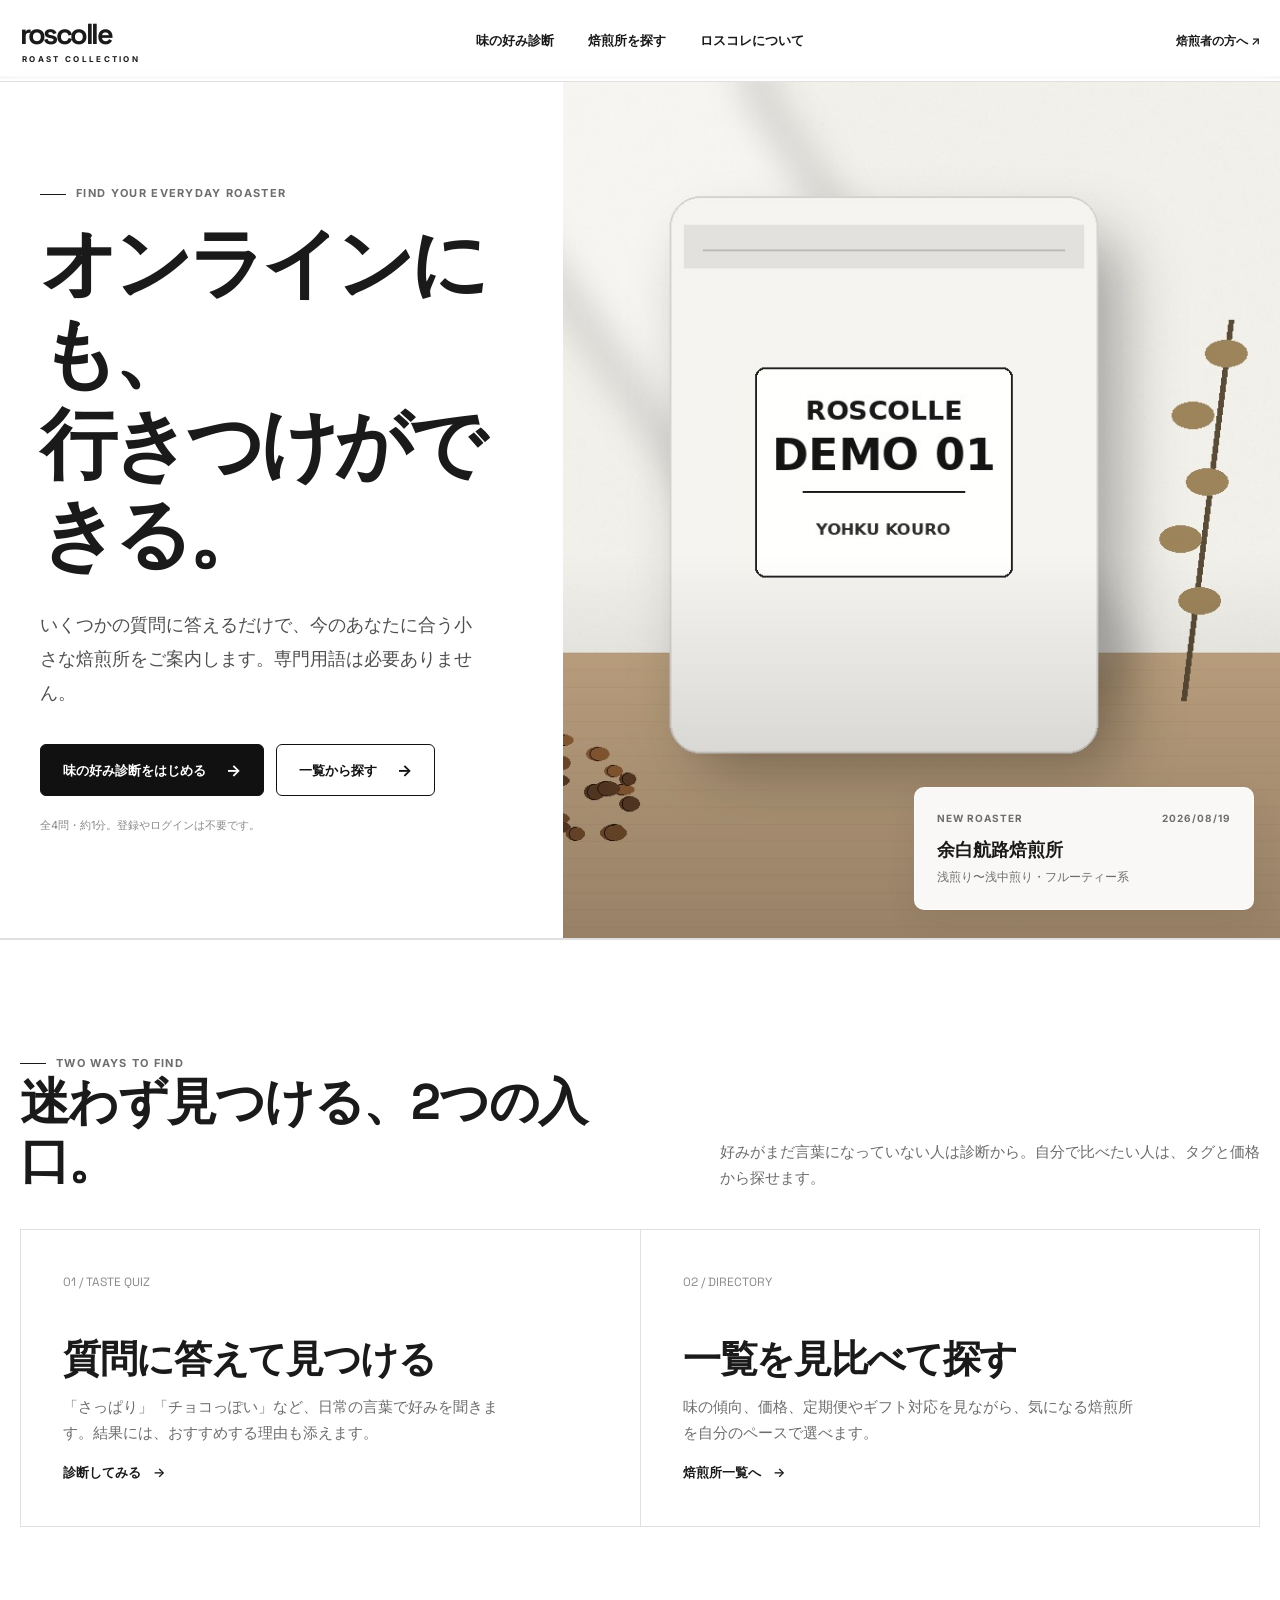
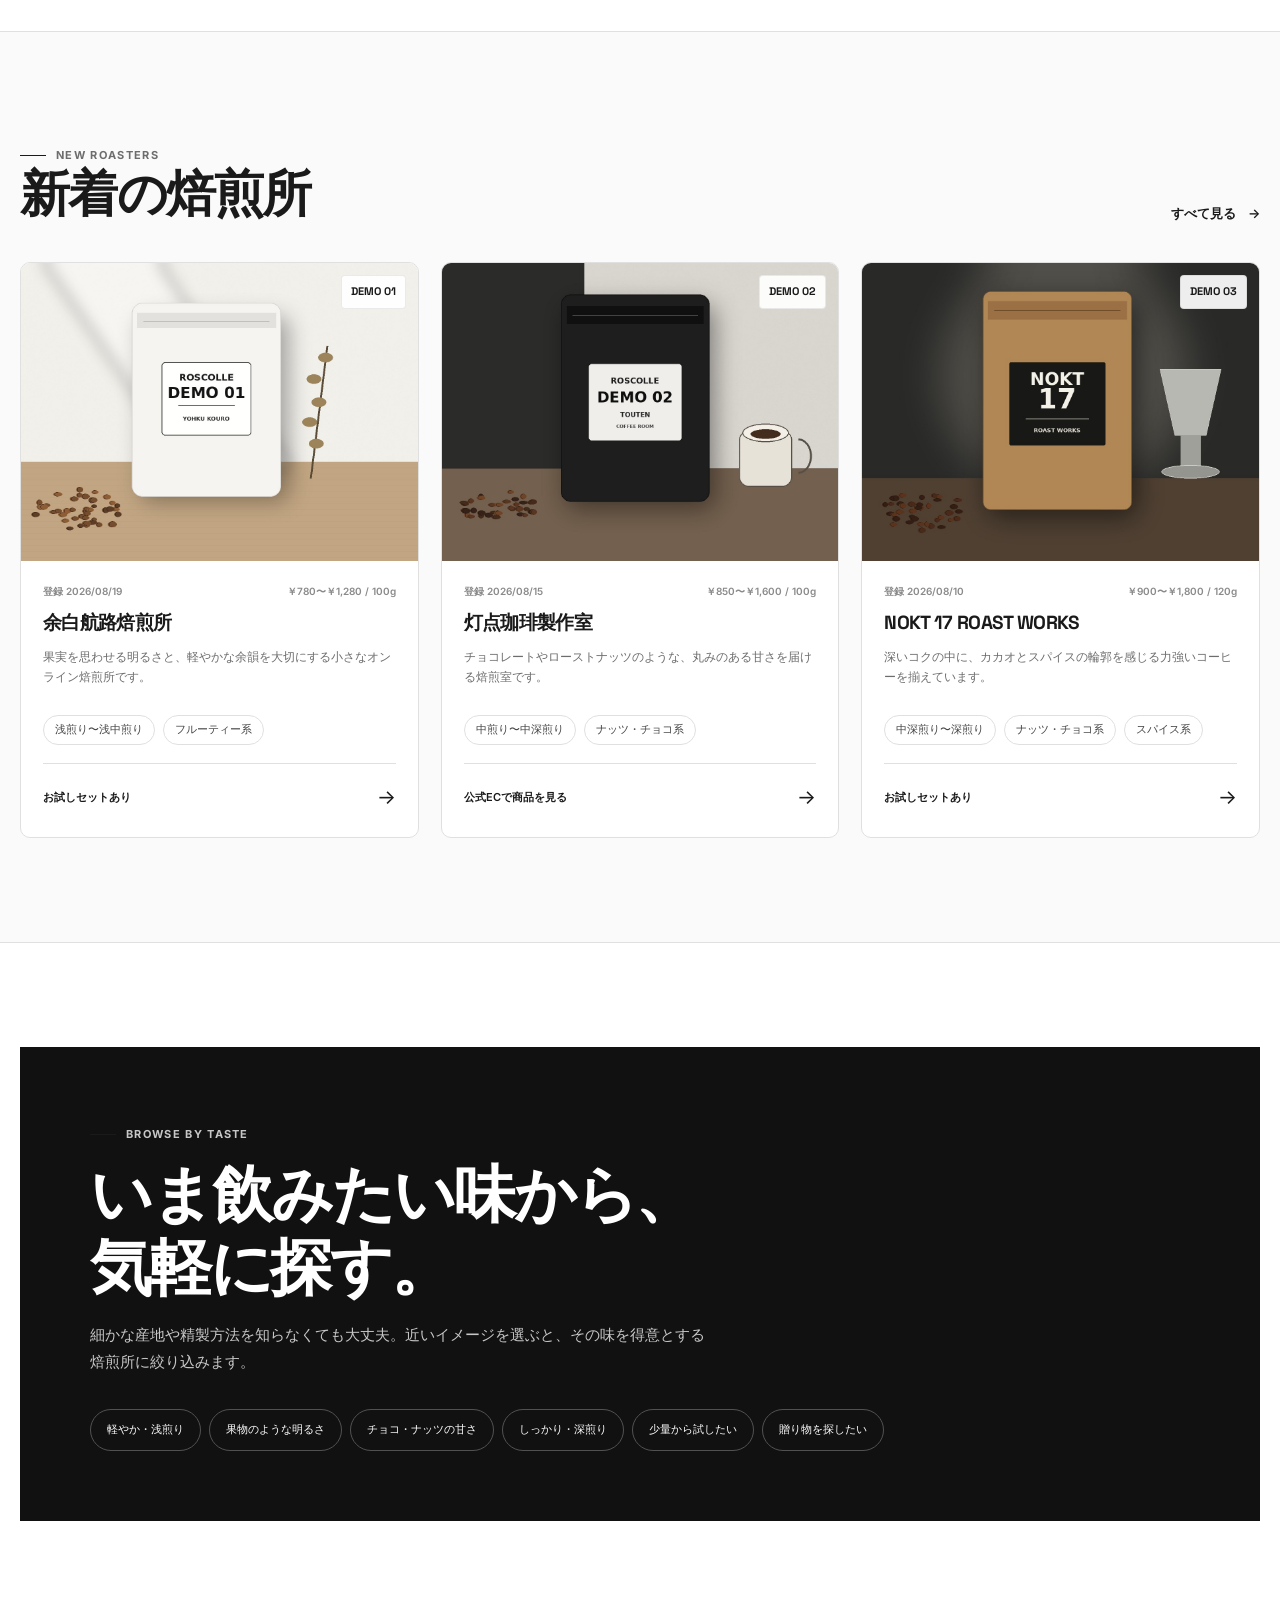
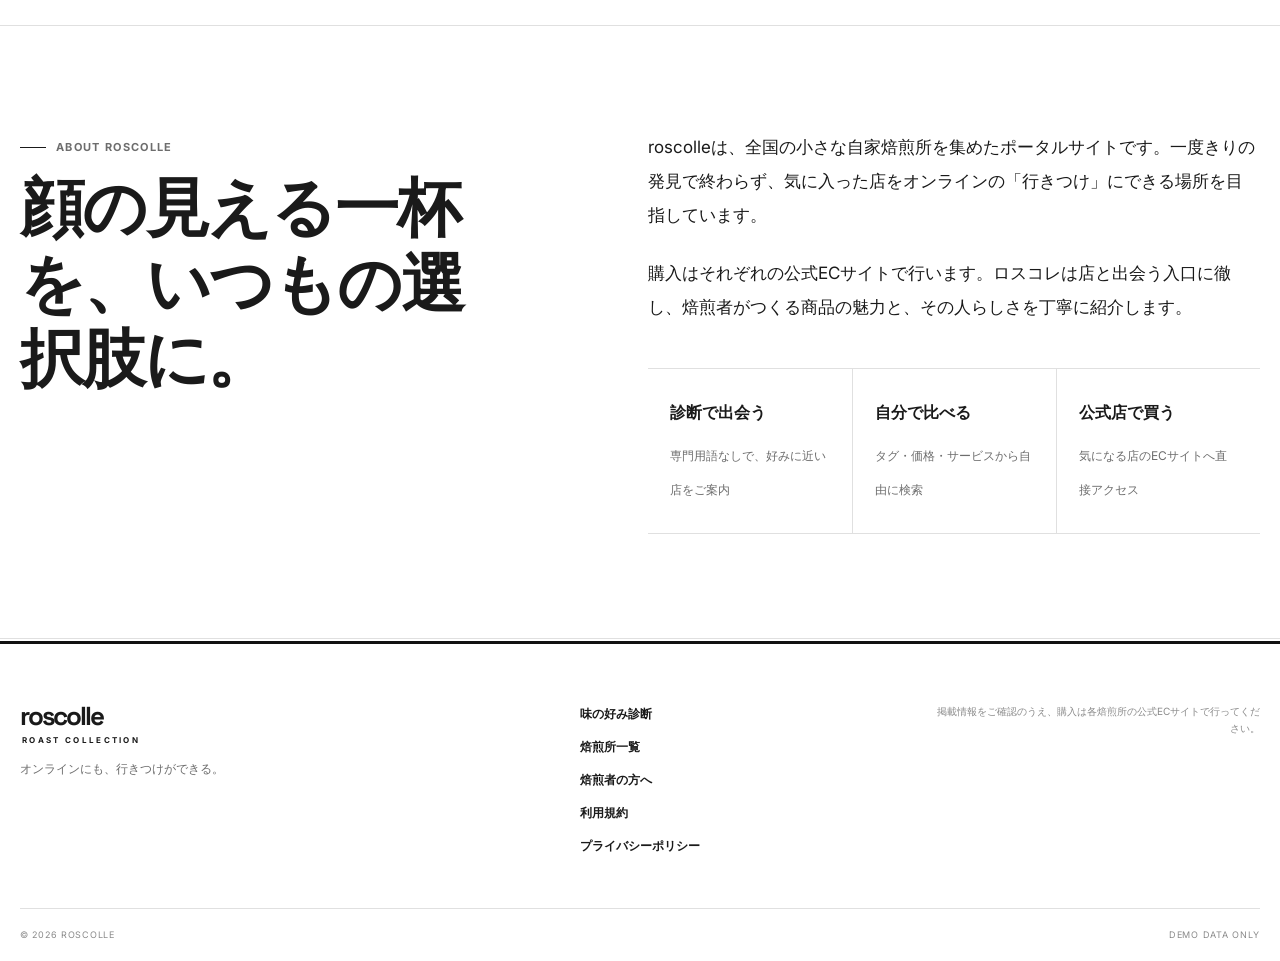
==== index.html @ 09497f87 "Add files via upload" ====
<!doctype html>
<html lang="ja">
<head>
  <meta charset="utf-8">
  <meta name="viewport" content="width=device-width, initial-scale=1">
  <meta name="description" content="全国の小さな自家焙煎所と出会えるコーヒーポータル、roscolle（ロスコレ）。味の好み診断から、オンラインの行きつけを見つけよう。">
  <meta name="theme-color" content="#ffffff">
  <title>roscolle｜オンラインにも、行きつけができる。</title>
  <link rel="preconnect" href="https://fonts.googleapis.com">
  <link rel="preconnect" href="https://fonts.gstatic.com" crossorigin>
  <link href="https://fonts.googleapis.com/css2?family=Inter:wght@400;500;600;700&family=Space+Grotesk:wght@500;600;700&display=swap" rel="stylesheet">
  <link rel="stylesheet" href="assets/css/site.css">
  <script type="module" src="assets/js/app.js"></script>
</head>
<body>
  <a class="skip-link" href="#app">本文へ移動</a>

  <header class="site-header" data-header>
    <div class="header-inner">
      <a class="brand" href="#/home" aria-label="roscolle トップページ">
        <span class="brand-word">roscolle</span>
        <span class="brand-sub">ROAST COLLECTION</span>
      </a>

      <nav class="desktop-nav" aria-label="メインナビゲーション">
        <a href="#/quiz" data-nav="quiz">味の好み診断</a>
        <a href="#/list" data-nav="list">焙煎所を探す</a>
        <a href="#/home?section=about" data-scroll-about>ロスコレについて</a>
      </nav>

      <div class="header-actions">
        <a class="header-recruit" href="recruit.html">焙煎者の方へ</a>
        <button class="menu-button" type="button" aria-expanded="false" aria-controls="mobile-menu" data-menu-button>
          <span class="sr-only">メニューを開く</span>
          <span aria-hidden="true"></span>
          <span aria-hidden="true"></span>
        </button>
      </div>
    </div>

    <nav class="mobile-menu" id="mobile-menu" aria-label="モバイルナビゲーション" hidden data-mobile-menu>
      <a href="#/quiz">味の好み診断</a>
      <a href="#/list">焙煎所を探す</a>
      <a href="#/home?section=about" data-scroll-about>ロスコレについて</a>
      <a href="recruit.html">焙煎者の方へ</a>
    </nav>
  </header>

  <main id="app" tabindex="-1" aria-live="polite">
    <section class="loading-screen" aria-label="読み込み中">
      <div class="loading-mark" aria-hidden="true"><span></span><span></span><span></span></div>
      <p>焙煎所の情報を読み込んでいます。</p>
    </section>
  </main>

  <footer class="site-footer">
    <div class="footer-inner">
      <div>
        <a class="brand brand--footer" href="#/home" aria-label="roscolle トップページ">
          <span class="brand-word">roscolle</span>
          <span class="brand-sub">ROAST COLLECTION</span>
        </a>
        <p class="footer-copy">オンラインにも、行きつけができる。</p>
      </div>
      <div class="footer-links">
        <a href="#/quiz">味の好み診断</a>
        <a href="#/list">焙煎所一覧</a>
        <a href="recruit.html">焙煎者の方へ</a>
        <a href="terms.html">利用規約</a>
        <a href="privacy.html">プライバシーポリシー</a>
      </div>
      <p class="footer-note">掲載情報をご確認のうえ、購入は各焙煎所の公式ECサイトで行ってください。</p>
    </div>
    <div class="footer-bottom">
      <span>© 2026 roscolle</span>
      <span>Demo data only</span>
    </div>
  </footer>

  <div class="toast" role="status" aria-live="polite" hidden data-toast></div>
</body>
</html>
---- assets/css/site.css ----
:root {
  --bg: #ffffff;
  --text: #1a1a1a;
  --muted: #6d6d6d;
  --muted-2: #8a8a8a;
  --line: #e0e0e0;
  --line-dark: #c6c6c6;
  --surface: #fafafa;
  --surface-2: #f3f3f1;
  --black: #111111;
  --white: #ffffff;
  --danger: #9d1c1c;
  --radius-xs: 6px;
  --radius-sm: 10px;
  --radius-md: 16px;
  --radius-lg: 24px;
  --shadow-soft: 0 12px 34px rgba(0, 0, 0, 0.06);
  --container: 1240px;
  --header-height: 82px;
  --font-head: "Space Grotesk", "Helvetica Neue", Arial, sans-serif;
  --font-body: "Inter", "Noto Sans JP", "Hiragino Kaku Gothic ProN", "Yu Gothic", sans-serif;
}

* {
  box-sizing: border-box;
}

html {
  scroll-behavior: smooth;
  background: var(--bg);
}

body {
  margin: 0;
  min-width: 320px;
  color: var(--text);
  background: var(--bg);
  font-family: var(--font-body);
  font-size: 15px;
  line-height: 1.75;
  -webkit-font-smoothing: antialiased;
  text-rendering: optimizeLegibility;
}

body.menu-open {
  overflow: hidden;
}

button,
input,
select {
  font: inherit;
}

button,
a {
  -webkit-tap-highlight-color: transparent;
}

a {
  color: inherit;
  text-decoration: none;
}

img {
  display: block;
  max-width: 100%;
}

h1,
h2,
h3,
p {
  margin-top: 0;
}

h1,
h2,
h3 {
  font-family: var(--font-head);
  letter-spacing: -0.035em;
  line-height: 1.18;
}

button {
  color: inherit;
}

.sr-only {
  position: absolute;
  width: 1px;
  height: 1px;
  padding: 0;
  margin: -1px;
  overflow: hidden;
  clip: rect(0, 0, 0, 0);
  white-space: nowrap;
  border: 0;
}

.skip-link {
  position: fixed;
  top: 10px;
  left: 10px;
  z-index: 1000;
  padding: 10px 14px;
  color: var(--white);
  background: var(--black);
  transform: translateY(-140%);
  transition: transform 0.2s ease;
}

.skip-link:focus {
  transform: translateY(0);
}

:focus-visible {
  outline: 3px solid #111;
  outline-offset: 3px;
}

.site-header {
  position: sticky;
  top: 0;
  z-index: 50;
  height: var(--header-height);
  background: rgba(255, 255, 255, 0.95);
  border-bottom: 1px solid var(--line);
  backdrop-filter: blur(14px);
}

.header-inner {
  width: min(calc(100% - 40px), var(--container));
  height: 100%;
  margin: 0 auto;
  display: grid;
  grid-template-columns: 1fr auto 1fr;
  align-items: center;
  gap: 32px;
}

.brand {
  width: max-content;
  display: inline-flex;
  flex-direction: column;
  align-items: flex-start;
  line-height: 1;
}

.brand-word {
  font-family: var(--font-head);
  font-size: 29px;
  font-weight: 700;
  letter-spacing: -0.085em;
}

.brand-sub {
  margin-top: 7px;
  padding-left: 2px;
  font-size: 8px;
  font-weight: 700;
  letter-spacing: 0.29em;
}

.desktop-nav {
  display: flex;
  align-items: center;
  gap: 34px;
  font-size: 13px;
  font-weight: 600;
}

.desktop-nav a,
.header-recruit,
.footer-links a {
  position: relative;
}

.desktop-nav a::after,
.footer-links a::after {
  position: absolute;
  right: 0;
  bottom: -5px;
  left: 0;
  height: 1px;
  background: currentColor;
  content: "";
  transform: scaleX(0);
  transform-origin: right;
  transition: transform 0.22s ease;
}

.desktop-nav a:hover::after,
.desktop-nav a[aria-current="page"]::after,
.footer-links a:hover::after {
  transform: scaleX(1);
  transform-origin: left;
}

.header-actions {
  display: flex;
  justify-content: flex-end;
  align-items: center;
  gap: 22px;
}

.header-recruit {
  font-size: 12px;
  font-weight: 600;
}

.header-recruit::after {
  content: " ↗";
}

.menu-button {
  display: none;
  width: 42px;
  height: 42px;
  padding: 0 10px;
  border: 1px solid var(--line);
  background: var(--white);
  border-radius: 50%;
  cursor: pointer;
}

.menu-button span:not(.sr-only) {
  display: block;
  width: 100%;
  height: 1px;
  background: var(--text);
  transition: transform 0.2s ease;
}

.menu-button span + span:not(.sr-only) {
  margin-top: 7px;
}

.menu-button[aria-expanded="true"] span:nth-of-type(2) {
  transform: translateY(4px) rotate(45deg);
}

.menu-button[aria-expanded="true"] span:nth-of-type(3) {
  transform: translateY(-4px) rotate(-45deg);
}

.mobile-menu {
  position: fixed;
  inset: var(--header-height) 0 0;
  padding: 34px 24px;
  background: var(--white);
  border-top: 1px solid var(--line);
}

.mobile-menu a {
  display: block;
  padding: 18px 0;
  border-bottom: 1px solid var(--line);
  font-family: var(--font-head);
  font-size: 20px;
  font-weight: 600;
}

main {
  min-height: 68vh;
}

.container {
  width: min(calc(100% - 40px), var(--container));
  margin: 0 auto;
}

.section {
  padding: 104px 0;
  border-top: 1px solid var(--line);
}

.section:first-child {
  border-top: 0;
}

.section--surface {
  background: var(--surface);
}

.section-heading {
  display: grid;
  grid-template-columns: minmax(0, 1fr) auto;
  align-items: end;
  gap: 40px;
  margin-bottom: 38px;
}

.section-heading h2 {
  margin: 0;
  font-size: clamp(30px, 4vw, 50px);
}

.section-heading p {
  max-width: 540px;
  margin: 10px 0 0;
  color: var(--muted);
}

.section-kicker,
.eyebrow {
  display: inline-flex;
  align-items: center;
  gap: 10px;
  margin-bottom: 14px;
  color: var(--muted);
  font-size: 11px;
  font-weight: 700;
  letter-spacing: 0.12em;
  text-transform: uppercase;
}

.section-kicker::before,
.eyebrow::before {
  width: 26px;
  height: 1px;
  background: var(--text);
  content: "";
}

.text-link {
  display: inline-flex;
  align-items: center;
  gap: 12px;
  font-size: 13px;
  font-weight: 600;
  white-space: nowrap;
}

.text-link::after {
  content: "→";
  transition: transform 0.2s ease;
}

.text-link:hover::after {
  transform: translateX(4px);
}

.btn-row {
  display: flex;
  flex-wrap: wrap;
  gap: 12px;
}

.btn {
  min-height: 52px;
  display: inline-flex;
  align-items: center;
  justify-content: center;
  gap: 20px;
  padding: 13px 22px;
  border: 1px solid var(--black);
  border-radius: var(--radius-xs);
  background: var(--white);
  color: var(--black);
  font-size: 13px;
  font-weight: 700;
  line-height: 1.3;
  cursor: pointer;
  transition: background 0.2s ease, color 0.2s ease, transform 0.2s ease;
}

.btn::after {
  content: "→";
  font-size: 16px;
}

.btn:hover {
  transform: translateY(-2px);
}

.btn--primary {
  background: var(--black);
  color: var(--white);
}

.btn--primary:hover {
  background: #2c2c2c;
}

.btn--wide {
  width: 100%;
}

.btn--small {
  min-height: 42px;
  padding: 10px 16px;
  font-size: 12px;
}

.btn--external::after {
  content: "↗";
}

.btn[disabled] {
  opacity: 0.35;
  cursor: not-allowed;
  transform: none;
}

.chips {
  display: flex;
  flex-wrap: wrap;
  gap: 8px;
}

.chip {
  min-height: 30px;
  display: inline-flex;
  align-items: center;
  justify-content: center;
  padding: 6px 11px;
  border: 1px solid var(--line);
  border-radius: 999px;
  background: var(--white);
  color: #444;
  font-size: 11px;
  font-weight: 500;
  line-height: 1.25;
}

button.chip {
  cursor: pointer;
  transition: border-color 0.2s ease, background 0.2s ease, color 0.2s ease;
}

button.chip:hover,
button.chip[aria-pressed="true"] {
  border-color: var(--black);
  background: var(--black);
  color: var(--white);
}

.chip--dark {
  border-color: var(--black);
  background: var(--black);
  color: var(--white);
}

.hero {
  min-height: calc(100svh - var(--header-height));
  display: grid;
  grid-template-columns: 0.88fr 1.12fr;
  border-bottom: 1px solid var(--line);
}

.hero-copy {
  padding: clamp(64px, 8vw, 120px) max(36px, calc((100vw - var(--container)) / 2 + 20px));
  padding-right: clamp(36px, 6vw, 86px);
  display: flex;
  flex-direction: column;
  justify-content: center;
}

.hero h1 {
  max-width: 620px;
  margin: 0 0 28px;
  font-size: clamp(48px, 6vw, 86px);
  letter-spacing: -0.065em;
}

.hero h1 span {
  display: block;
}

.hero-lead {
  max-width: 540px;
  margin-bottom: 34px;
  color: #4f4f4f;
  font-size: clamp(15px, 1.4vw, 18px);
  line-height: 1.9;
}

.hero-note {
  margin: 20px 0 0;
  color: var(--muted-2);
  font-size: 11px;
}

.hero-visual {
  position: relative;
  min-height: 620px;
  overflow: hidden;
  background: var(--surface-2);
}

.hero-main-image {
  width: 100%;
  height: 100%;
  object-fit: cover;
}

.hero-visual::after {
  position: absolute;
  inset: 0;
  background: linear-gradient(180deg, transparent 55%, rgba(0, 0, 0, 0.22));
  content: "";
  pointer-events: none;
}

.hero-floating {
  position: absolute;
  right: 26px;
  bottom: 28px;
  z-index: 2;
  width: min(340px, calc(100% - 52px));
  padding: 22px;
  background: rgba(255, 255, 255, 0.94);
  border: 1px solid rgba(255, 255, 255, 0.7);
  border-radius: var(--radius-sm);
  box-shadow: var(--shadow-soft);
  backdrop-filter: blur(10px);
}

.hero-floating-label {
  display: flex;
  justify-content: space-between;
  gap: 20px;
  margin-bottom: 10px;
  color: var(--muted);
  font-size: 10px;
  font-weight: 700;
  letter-spacing: 0.1em;
}

.hero-floating strong {
  display: block;
  margin-bottom: 4px;
  font-family: var(--font-head);
  font-size: 18px;
  line-height: 1.35;
}

.hero-floating p {
  margin: 0;
  color: var(--muted);
  font-size: 12px;
}

.entry-grid {
  display: grid;
  grid-template-columns: repeat(2, minmax(0, 1fr));
  border: 1px solid var(--line);
}

.entry-panel {
  min-height: 280px;
  padding: 42px;
  display: flex;
  flex-direction: column;
  align-items: flex-start;
  justify-content: space-between;
}

.entry-panel + .entry-panel {
  border-left: 1px solid var(--line);
}

.entry-number {
  color: var(--muted-2);
  font-family: var(--font-head);
  font-size: 12px;
}

.entry-panel h3 {
  margin: 44px 0 12px;
  font-size: clamp(25px, 3vw, 38px);
}

.entry-panel p {
  max-width: 460px;
  color: var(--muted);
}

.roaster-grid {
  display: grid;
  grid-template-columns: repeat(3, minmax(0, 1fr));
  gap: 22px;
}

.roaster-card {
  position: relative;
  min-width: 0;
  background: var(--white);
  border: 1px solid var(--line);
  border-radius: var(--radius-sm);
  overflow: hidden;
  transition: transform 0.2s ease, box-shadow 0.2s ease;
}

.roaster-card:hover {
  transform: translateY(-4px);
  box-shadow: var(--shadow-soft);
}

.roaster-card-image {
  position: relative;
  aspect-ratio: 4 / 3;
  overflow: hidden;
  background: var(--surface-2);
}

.roaster-card-image img {
  width: 100%;
  height: 100%;
  object-fit: cover;
  transition: transform 0.35s ease;
}

.roaster-card:hover .roaster-card-image img {
  transform: scale(1.025);
}

.card-rank,
.card-badge {
  position: absolute;
  top: 12px;
  left: 12px;
  z-index: 2;
  min-width: 34px;
  min-height: 30px;
  display: inline-flex;
  align-items: center;
  justify-content: center;
  padding: 6px 9px;
  color: var(--white);
  background: var(--black);
  border-radius: 4px;
  font-family: var(--font-head);
  font-size: 11px;
  font-weight: 700;
}

.card-badge {
  right: 12px;
  left: auto;
  min-width: auto;
  color: var(--text);
  background: rgba(255, 255, 255, 0.92);
  border: 1px solid rgba(0, 0, 0, 0.08);
}

.roaster-card-body {
  padding: 22px;
}

.roaster-card-meta {
  display: flex;
  justify-content: space-between;
  gap: 16px;
  margin-bottom: 9px;
  color: var(--muted-2);
  font-size: 10px;
  font-weight: 600;
}

.roaster-card h3 {
  margin: 0 0 10px;
  font-size: 19px;
  line-height: 1.45;
}

.roaster-card-description {
  min-height: 52px;
  display: -webkit-box;
  margin-bottom: 16px;
  overflow: hidden;
  color: var(--muted);
  font-size: 12px;
  line-height: 1.7;
  -webkit-line-clamp: 2;
  -webkit-box-orient: vertical;
}

.roaster-card-footer {
  margin-top: 18px;
  padding-top: 16px;
  display: flex;
  align-items: center;
  justify-content: space-between;
  gap: 16px;
  border-top: 1px solid var(--line);
}

.price-small {
  font-size: 11px;
  font-weight: 600;
}

.card-arrow {
  font-size: 20px;
  transition: transform 0.2s ease;
}

.roaster-card:hover .card-arrow {
  transform: translateX(4px);
}

.taste-panel {
  padding: clamp(32px, 6vw, 70px);
  background: var(--black);
  color: var(--white);
}

.taste-panel h2 {
  max-width: 650px;
  margin-bottom: 18px;
  font-size: clamp(32px, 5vw, 62px);
}

.taste-panel > p {
  max-width: 620px;
  color: #c7c7c7;
}

.taste-panel .chips {
  margin-top: 34px;
}

.taste-panel .chip {
  min-height: 42px;
  padding: 10px 16px;
  border-color: #515151;
  background: transparent;
  color: var(--white);
}

.taste-panel .chip:hover {
  background: var(--white);
  color: var(--black);
}

.about-grid {
  display: grid;
  grid-template-columns: 0.9fr 1.1fr;
  gap: clamp(60px, 10vw, 150px);
  align-items: start;
}

.about-grid h2 {
  font-size: clamp(38px, 5vw, 66px);
}

.about-copy {
  font-size: 17px;
  line-height: 2;
}

.about-copy p {
  margin-bottom: 24px;
}

.about-points {
  margin-top: 44px;
  display: grid;
  grid-template-columns: repeat(3, 1fr);
  border-top: 1px solid var(--line);
  border-bottom: 1px solid var(--line);
}

.about-point {
  padding: 28px 22px;
}

.about-point + .about-point {
  border-left: 1px solid var(--line);
}

.about-point strong {
  display: block;
  margin-bottom: 8px;
  font-family: var(--font-head);
  font-size: 16px;
}

.about-point span {
  color: var(--muted);
  font-size: 12px;
}

.page-hero {
  padding: 76px 0 58px;
  border-bottom: 1px solid var(--line);
}

.page-hero h1 {
  max-width: 900px;
  margin-bottom: 15px;
  font-size: clamp(42px, 7vw, 78px);
}

.page-hero p {
  max-width: 660px;
  margin: 0;
  color: var(--muted);
  font-size: 15px;
}

.breadcrumbs {
  display: flex;
  flex-wrap: wrap;
  gap: 8px;
  margin-bottom: 26px;
  color: var(--muted);
  font-size: 11px;
}

.breadcrumbs a:hover {
  color: var(--text);
  text-decoration: underline;
}

.quiz-shell {
  width: min(calc(100% - 40px), 980px);
  min-height: calc(100svh - var(--header-height));
  margin: 0 auto;
  padding: 58px 0 90px;
}

.quiz-topbar {
  display: grid;
  grid-template-columns: 110px 1fr 110px;
  align-items: center;
  margin-bottom: 56px;
}

.quiz-back {
  justify-self: start;
  padding: 6px 0;
  border: 0;
  background: transparent;
  font-size: 12px;
  font-weight: 600;
  cursor: pointer;
}

.quiz-back::before {
  margin-right: 8px;
  content: "←";
}

.quiz-step {
  justify-self: center;
  font-family: var(--font-head);
  font-size: 12px;
  font-weight: 700;
}

.quiz-progress {
  grid-column: 1 / -1;
  height: 2px;
  margin-top: 20px;
  background: var(--line);
}

.quiz-progress span {
  display: block;
  height: 100%;
  background: var(--black);
  transition: width 0.25s ease;
}

.quiz-heading {
  max-width: 720px;
  margin: 0 auto 38px;
  text-align: center;
}

.quiz-heading h1 {
  margin-bottom: 12px;
  font-size: clamp(30px, 5vw, 48px);
}

.quiz-heading p {
  margin-bottom: 0;
  color: var(--muted);
}

.quiz-options {
  display: grid;
  grid-template-columns: repeat(3, minmax(0, 1fr));
  gap: 14px;
}

.quiz-option {
  min-height: 260px;
  padding: 28px 22px;
  display: flex;
  flex-direction: column;
  align-items: center;
  justify-content: center;
  border: 1px solid var(--line);
  border-radius: var(--radius-sm);
  background: var(--white);
  text-align: center;
  cursor: pointer;
  transition: border-color 0.2s ease, background 0.2s ease, transform 0.2s ease;
}

.quiz-option:hover {
  border-color: var(--line-dark);
  transform: translateY(-3px);
}

.quiz-option[aria-pressed="true"] {
  border-color: var(--black);
  background: var(--black);
  color: var(--white);
}

.option-icon {
  width: 62px;
  height: 62px;
  margin-bottom: 25px;
}

.option-icon svg {
  width: 100%;
  height: 100%;
  fill: none;
  stroke: currentColor;
  stroke-linecap: round;
  stroke-linejoin: round;
  stroke-width: 1.5;
}

.quiz-option strong {
  font-family: var(--font-head);
  font-size: 17px;
}

.quiz-option span {
  margin-top: 8px;
  color: var(--muted);
  font-size: 11px;
}

.quiz-option[aria-pressed="true"] span {
  color: #d2d2d2;
}

.quiz-controls {
  margin-top: 34px;
  display: flex;
  flex-direction: column;
  align-items: center;
  gap: 15px;
}

.quiz-controls .btn {
  min-width: 220px;
}

.skip-button {
  padding: 6px;
  border: 0;
  background: transparent;
  color: var(--muted);
  font-size: 11px;
  text-decoration: underline;
  cursor: pointer;
}

.result-intro {
  padding: 68px 0 52px;
  text-align: center;
}

.result-check {
  width: 56px;
  height: 56px;
  margin: 0 auto 22px;
  display: grid;
  place-items: center;
  border: 1px solid var(--black);
  border-radius: 50%;
  font-size: 24px;
}

.result-intro h1 {
  margin-bottom: 12px;
  font-size: clamp(38px, 6vw, 68px);
}

.result-intro p {
  margin-bottom: 0;
  color: var(--muted);
}

.result-grid {
  display: grid;
  grid-template-columns: repeat(3, minmax(0, 1fr));
  gap: 22px;
  align-items: start;
}

.result-card {
  border: 1px solid var(--line);
  border-radius: var(--radius-sm);
  overflow: hidden;
  background: var(--white);
}

.result-card:first-child {
  transform: translateY(-14px);
  box-shadow: var(--shadow-soft);
}

.result-image {
  position: relative;
  aspect-ratio: 4 / 3;
  overflow: hidden;
}

.result-image img {
  width: 100%;
  height: 100%;
  object-fit: cover;
}

.match-score {
  position: absolute;
  right: 12px;
  bottom: 12px;
  padding: 7px 10px;
  border-radius: 4px;
  background: rgba(255, 255, 255, 0.94);
  font-family: var(--font-head);
  font-size: 11px;
  font-weight: 700;
}

.result-card-body {
  padding: 24px;
}

.result-card h2 {
  margin-bottom: 12px;
  font-size: 20px;
}

.result-reason {
  min-height: 88px;
  color: var(--muted);
  font-size: 12px;
}

.result-actions {
  margin-top: 34px;
  display: grid;
  grid-template-columns: 1fr 1fr;
  gap: 12px;
}

.result-followup {
  margin-top: 54px;
  padding: 34px;
  display: flex;
  align-items: center;
  justify-content: space-between;
  gap: 30px;
  border: 1px solid var(--line);
  background: var(--surface);
  border-radius: var(--radius-sm);
}

.result-followup h2 {
  margin-bottom: 8px;
  font-size: 25px;
}

.result-followup p {
  margin-bottom: 0;
  color: var(--muted);
  font-size: 12px;
}

.directory-layout {
  display: grid;
  grid-template-columns: 285px minmax(0, 1fr);
  gap: 44px;
  align-items: start;
}

.filter-panel {
  position: sticky;
  top: calc(var(--header-height) + 24px);
  border: 1px solid var(--line);
  border-radius: var(--radius-sm);
  background: var(--white);
}

.filter-panel summary {
  padding: 19px 20px;
  display: flex;
  align-items: center;
  justify-content: space-between;
  gap: 20px;
  border-bottom: 1px solid var(--line);
  font-family: var(--font-head);
  font-size: 16px;
  font-weight: 700;
  cursor: pointer;
  list-style: none;
}

.filter-panel summary::-webkit-details-marker {
  display: none;
}

.filter-panel summary::after {
  content: "+";
  font-size: 20px;
  font-weight: 400;
}

.filter-panel[open] summary::after {
  content: "−";
}

.filter-content {
  padding: 20px;
}

.filter-group + .filter-group {
  margin-top: 25px;
  padding-top: 24px;
  border-top: 1px solid var(--line);
}

.filter-title {
  display: block;
  margin-bottom: 12px;
  font-size: 11px;
  font-weight: 700;
}

.filter-help {
  margin: 12px 0 0;
  color: var(--muted-2);
  font-size: 10px;
  line-height: 1.6;
}

.filter-clear {
  width: 100%;
  margin-top: 24px;
  padding: 11px;
  border: 1px solid var(--line);
  background: var(--white);
  border-radius: var(--radius-xs);
  font-size: 11px;
  font-weight: 600;
  cursor: pointer;
}

.directory-main {
  min-width: 0;
}

.quiz-banner {
  margin-bottom: 28px;
  padding: 22px 24px;
  display: flex;
  align-items: center;
  justify-content: space-between;
  gap: 24px;
  background: var(--black);
  color: var(--white);
  border-radius: var(--radius-sm);
}

.quiz-banner strong {
  display: block;
  margin-bottom: 4px;
  font-family: var(--font-head);
  font-size: 17px;
}

.quiz-banner span {
  color: #c7c7c7;
  font-size: 11px;
}

.quiz-banner .btn {
  flex: 0 0 auto;
  min-height: 42px;
  border-color: var(--white);
  background: var(--white);
  color: var(--black);
}

.directory-toolbar {
  margin-bottom: 24px;
  display: grid;
  grid-template-columns: minmax(220px, 1fr) auto;
  gap: 16px;
}

.search-field {
  position: relative;
}

.search-field input {
  width: 100%;
  min-height: 48px;
  padding: 11px 45px 11px 16px;
  border: 1px solid var(--line);
  border-radius: var(--radius-xs);
  background: var(--white);
}

.search-field::after {
  position: absolute;
  top: 50%;
  right: 16px;
  width: 14px;
  height: 14px;
  border: 1px solid var(--text);
  border-radius: 50%;
  content: "";
  transform: translateY(-60%);
}

.search-field::before {
  position: absolute;
  top: 29px;
  right: 13px;
  z-index: 2;
  width: 7px;
  height: 1px;
  background: var(--text);
  content: "";
  transform: rotate(45deg);
}

.directory-toolbar select {
  min-width: 160px;
  min-height: 48px;
  padding: 10px 36px 10px 14px;
  border: 1px solid var(--line);
  border-radius: var(--radius-xs);
  background: var(--white);
}

.directory-status {
  margin-bottom: 18px;
  display: flex;
  align-items: center;
  justify-content: space-between;
  gap: 20px;
  color: var(--muted);
  font-size: 11px;
}

.directory-grid {
  display: grid;
  grid-template-columns: repeat(2, minmax(0, 1fr));
  gap: 18px;
}

.empty-state {
  grid-column: 1 / -1;
  padding: 70px 30px;
  border: 1px solid var(--line);
  border-radius: var(--radius-sm);
  text-align: center;
}

.empty-state h2 {
  margin-bottom: 10px;
  font-size: 26px;
}

.empty-state p {
  color: var(--muted);
}

.detail-hero {
  padding: 48px 0 72px;
}

.detail-grid {
  display: grid;
  grid-template-columns: minmax(0, 1.08fr) minmax(380px, 0.92fr);
  gap: clamp(42px, 7vw, 96px);
  align-items: start;
}

.detail-main-image {
  aspect-ratio: 4 / 3;
  overflow: hidden;
  border-radius: var(--radius-sm);
  background: var(--surface);
}

.detail-main-image img {
  width: 100%;
  height: 100%;
  object-fit: cover;
}

.detail-content {
  position: sticky;
  top: calc(var(--header-height) + 28px);
}

.detail-content h1 {
  margin-bottom: 8px;
  font-size: clamp(34px, 5vw, 58px);
  line-height: 1.25;
}

.detail-date {
  margin-bottom: 22px;
  color: var(--muted-2);
  font-size: 10px;
}

.detail-description {
  margin: 25px 0 28px;
  color: #4d4d4d;
  font-size: 15px;
  line-height: 1.95;
}

.info-table {
  margin: 28px 0;
  border-top: 1px solid var(--line);
}

.info-row {
  min-height: 58px;
  padding: 14px 0;
  display: grid;
  grid-template-columns: 160px minmax(0, 1fr);
  align-items: center;
  gap: 20px;
  border-bottom: 1px solid var(--line);
  font-size: 12px;
}

.info-row dt {
  color: var(--muted);
}

.info-row dd {
  margin: 0;
  font-weight: 600;
}

.detail-cta-note {
  margin: 12px 0 0;
  color: var(--muted-2);
  font-size: 10px;
  text-align: center;
}

.sns-link {
  margin-top: 15px;
  display: flex;
  align-items: center;
  justify-content: space-between;
  padding: 14px 0;
  border-bottom: 1px solid var(--line);
  font-size: 12px;
  font-weight: 600;
}

.sns-link::after {
  content: "↗";
}

.story-section {
  padding: 82px 0;
  border-top: 1px solid var(--line);
  background: var(--surface);
}

.story-grid {
  display: grid;
  grid-template-columns: 0.85fr 1.15fr;
  gap: clamp(42px, 8vw, 110px);
  align-items: center;
}

.story-image {
  aspect-ratio: 3 / 2;
  overflow: hidden;
  border-radius: var(--radius-sm);
  background: var(--surface-2);
}

.story-image img {
  width: 100%;
  height: 100%;
  object-fit: cover;
}

.story-grid--text-only {
  grid-template-columns: minmax(0, 720px);
  justify-content: center;
}

.story-copy h2 {
  margin-bottom: 20px;
  font-size: clamp(30px, 4vw, 50px);
}

.story-message {
  font-size: 18px;
  line-height: 2;
}

.story-message::before {
  content: "“";
}

.story-message::after {
  content: "”";
}

.related-section {
  padding: 82px 0;
  border-top: 1px solid var(--line);
}

.loading-screen,
.error-screen,
.not-found-screen {
  min-height: 70vh;
  display: flex;
  flex-direction: column;
  align-items: center;
  justify-content: center;
  padding: 50px 20px;
  text-align: center;
}

.loading-screen p,
.error-screen p,
.not-found-screen p {
  color: var(--muted);
}

.loading-mark {
  display: flex;
  gap: 7px;
  margin-bottom: 18px;
}

.loading-mark span {
  width: 8px;
  height: 8px;
  background: var(--black);
  border-radius: 50%;
  animation: loading-pulse 0.9s ease-in-out infinite alternate;
}

.loading-mark span:nth-child(2) {
  animation-delay: 0.15s;
}

.loading-mark span:nth-child(3) {
  animation-delay: 0.3s;
}

@keyframes loading-pulse {
  to {
    opacity: 0.2;
    transform: translateY(-5px);
  }
}

.error-box {
  max-width: 700px;
  padding: 34px;
  border: 1px solid var(--line);
  border-radius: var(--radius-sm);
  background: var(--surface);
}

.error-box h1 {
  font-size: 32px;
}

.error-box code {
  display: block;
  margin: 18px 0;
  padding: 12px;
  background: var(--black);
  color: var(--white);
  border-radius: var(--radius-xs);
  font-size: 12px;
  text-align: left;
  overflow-x: auto;
}

.toast {
  position: fixed;
  right: 22px;
  bottom: 22px;
  z-index: 100;
  max-width: 360px;
  padding: 14px 18px;
  color: var(--white);
  background: var(--black);
  border-radius: var(--radius-xs);
  box-shadow: var(--shadow-soft);
  font-size: 12px;
}

.site-footer {
  border-top: 1px solid var(--line);
  background: var(--white);
}

.footer-inner {
  width: min(calc(100% - 40px), var(--container));
  margin: 0 auto;
  padding: 64px 0 52px;
  display: grid;
  grid-template-columns: 1fr auto 1fr;
  align-items: start;
  gap: 70px;
}

.brand--footer .brand-word {
  font-size: 26px;
}

.footer-copy {
  margin: 14px 0 0;
  color: var(--muted);
  font-size: 12px;
}

.footer-links {
  display: flex;
  flex-direction: column;
  gap: 12px;
  font-size: 12px;
  font-weight: 600;
}

.footer-note {
  justify-self: end;
  max-width: 330px;
  margin: 0;
  color: var(--muted-2);
  font-size: 10px;
  text-align: right;
}

.footer-bottom {
  width: min(calc(100% - 40px), var(--container));
  margin: 0 auto;
  padding: 18px 0;
  display: flex;
  justify-content: space-between;
  gap: 20px;
  border-top: 1px solid var(--line);
  color: var(--muted-2);
  font-size: 9px;
  letter-spacing: 0.08em;
  text-transform: uppercase;
}

@media (max-width: 1020px) {
  :root {
    --header-height: 72px;
  }

  .header-inner {
    grid-template-columns: 1fr auto;
  }

  .desktop-nav,
  .header-recruit {
    display: none;
  }

  .menu-button {
    display: block;
  }

  .hero {
    grid-template-columns: 1fr;
  }

  .hero-copy {
    min-height: 600px;
    padding-right: max(36px, calc((100vw - var(--container)) / 2 + 20px));
  }

  .hero-visual {
    min-height: 680px;
  }

  .roaster-grid,
  .result-grid {
    grid-template-columns: repeat(2, minmax(0, 1fr));
  }

  .result-card:first-child {
    transform: none;
  }

  .directory-layout {
    grid-template-columns: 1fr;
  }

  .filter-panel {
    position: static;
  }

  .detail-grid {
    grid-template-columns: 1fr;
  }

  .detail-content {
    position: static;
  }

  .footer-inner {
    grid-template-columns: 1fr auto;
  }

  .footer-note {
    grid-column: 1 / -1;
    justify-self: start;
    text-align: left;
  }
}

@media (max-width: 760px) {
  body {
    font-size: 14px;
  }

  .container,
  .header-inner,
  .footer-inner,
  .footer-bottom {
    width: min(calc(100% - 28px), var(--container));
  }

  .brand-word {
    font-size: 25px;
  }

  .brand-sub {
    font-size: 6px;
  }

  .section {
    padding: 68px 0;
  }

  .section-heading {
    grid-template-columns: 1fr;
    gap: 16px;
    margin-bottom: 28px;
  }

  .hero-copy {
    min-height: auto;
    padding: 74px 20px 68px;
  }

  .hero h1 {
    font-size: clamp(45px, 14vw, 66px);
  }

  .hero-visual {
    min-height: 480px;
  }

  .hero-floating {
    right: 14px;
    bottom: 14px;
    width: calc(100% - 28px);
  }

  .entry-grid {
    grid-template-columns: 1fr;
  }

  .entry-panel {
    min-height: 250px;
    padding: 30px;
  }

  .entry-panel + .entry-panel {
    border-top: 1px solid var(--line);
    border-left: 0;
  }

  .roaster-grid,
  .result-grid,
  .directory-grid {
    grid-template-columns: 1fr;
  }

  .taste-panel {
    padding: 40px 24px;
  }

  .about-grid,
  .story-grid {
    grid-template-columns: 1fr;
    gap: 34px;
  }

  .about-points {
    grid-template-columns: 1fr;
  }

  .about-point + .about-point {
    border-top: 1px solid var(--line);
    border-left: 0;
  }

  .page-hero {
    padding: 54px 0 42px;
  }

  .quiz-shell {
    width: min(calc(100% - 28px), 980px);
    padding-top: 36px;
  }

  .quiz-topbar {
    grid-template-columns: 70px 1fr 70px;
    margin-bottom: 38px;
  }

  .quiz-options {
    grid-template-columns: 1fr;
  }

  .quiz-option {
    min-height: 150px;
    padding: 22px;
    flex-direction: row;
    justify-content: flex-start;
    gap: 20px;
    text-align: left;
  }

  .option-icon {
    width: 48px;
    height: 48px;
    flex: 0 0 48px;
    margin: 0;
  }

  .quiz-option strong,
  .quiz-option span {
    display: block;
  }

  .result-followup,
  .quiz-banner {
    align-items: stretch;
    flex-direction: column;
  }

  .result-actions {
    grid-template-columns: 1fr;
  }

  .directory-toolbar {
    grid-template-columns: 1fr;
  }

  .directory-toolbar select {
    width: 100%;
  }

  .detail-hero {
    padding: 32px 0 54px;
  }

  .detail-grid {
    gap: 34px;
  }

  .info-row {
    grid-template-columns: 125px minmax(0, 1fr);
  }

  .footer-inner {
    padding: 48px 0 36px;
    grid-template-columns: 1fr;
    gap: 32px;
  }

  .footer-note {
    grid-column: auto;
  }
}

@media (max-width: 440px) {
  .btn-row {
    flex-direction: column;
  }

  .btn-row .btn {
    width: 100%;
  }

  .hero h1 {
    font-size: 43px;
  }

  .roaster-card-body,
  .result-card-body {
    padding: 19px;
  }

  .info-row {
    grid-template-columns: 1fr;
    gap: 4px;
  }
}

@media (prefers-reduced-motion: reduce) {
  *,
  *::before,
  *::after {
    scroll-behavior: auto !important;
    animation-duration: 0.01ms !important;
    animation-iteration-count: 1 !important;
    transition-duration: 0.01ms !important;
  }
}
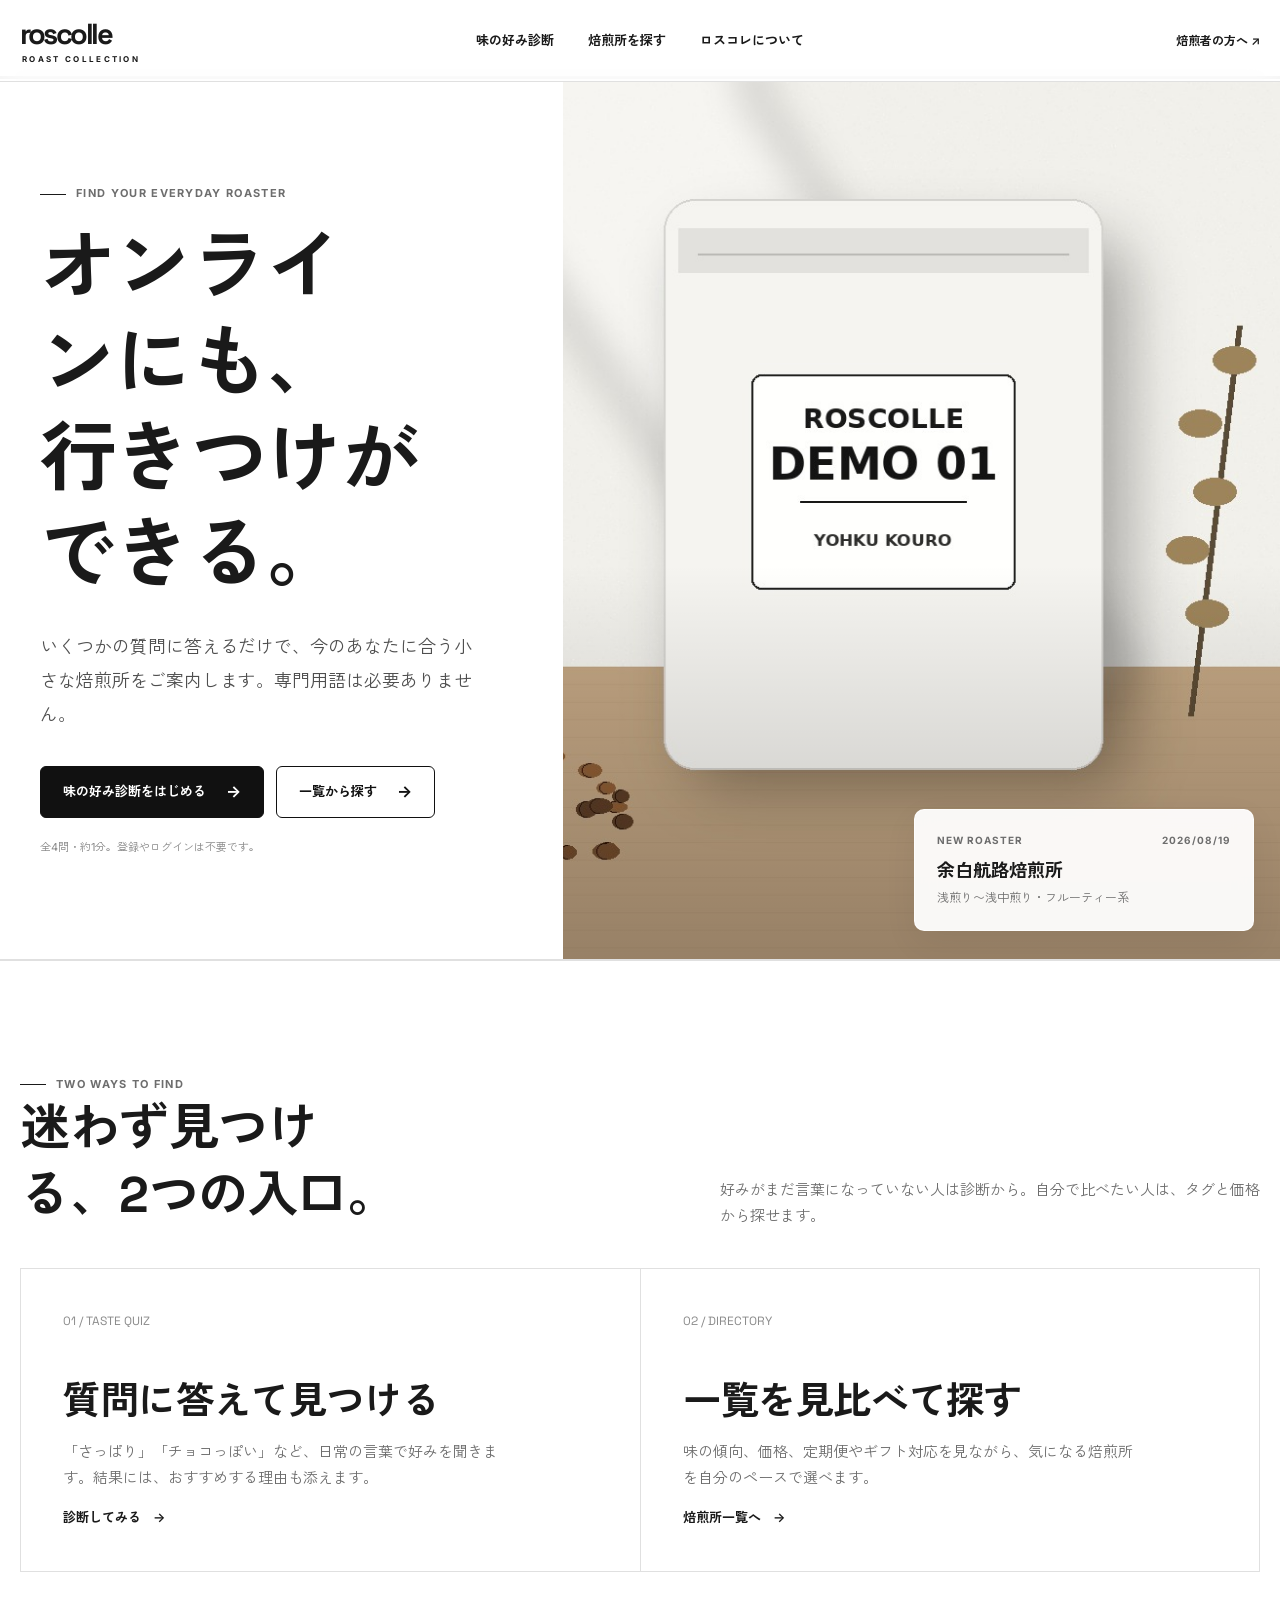
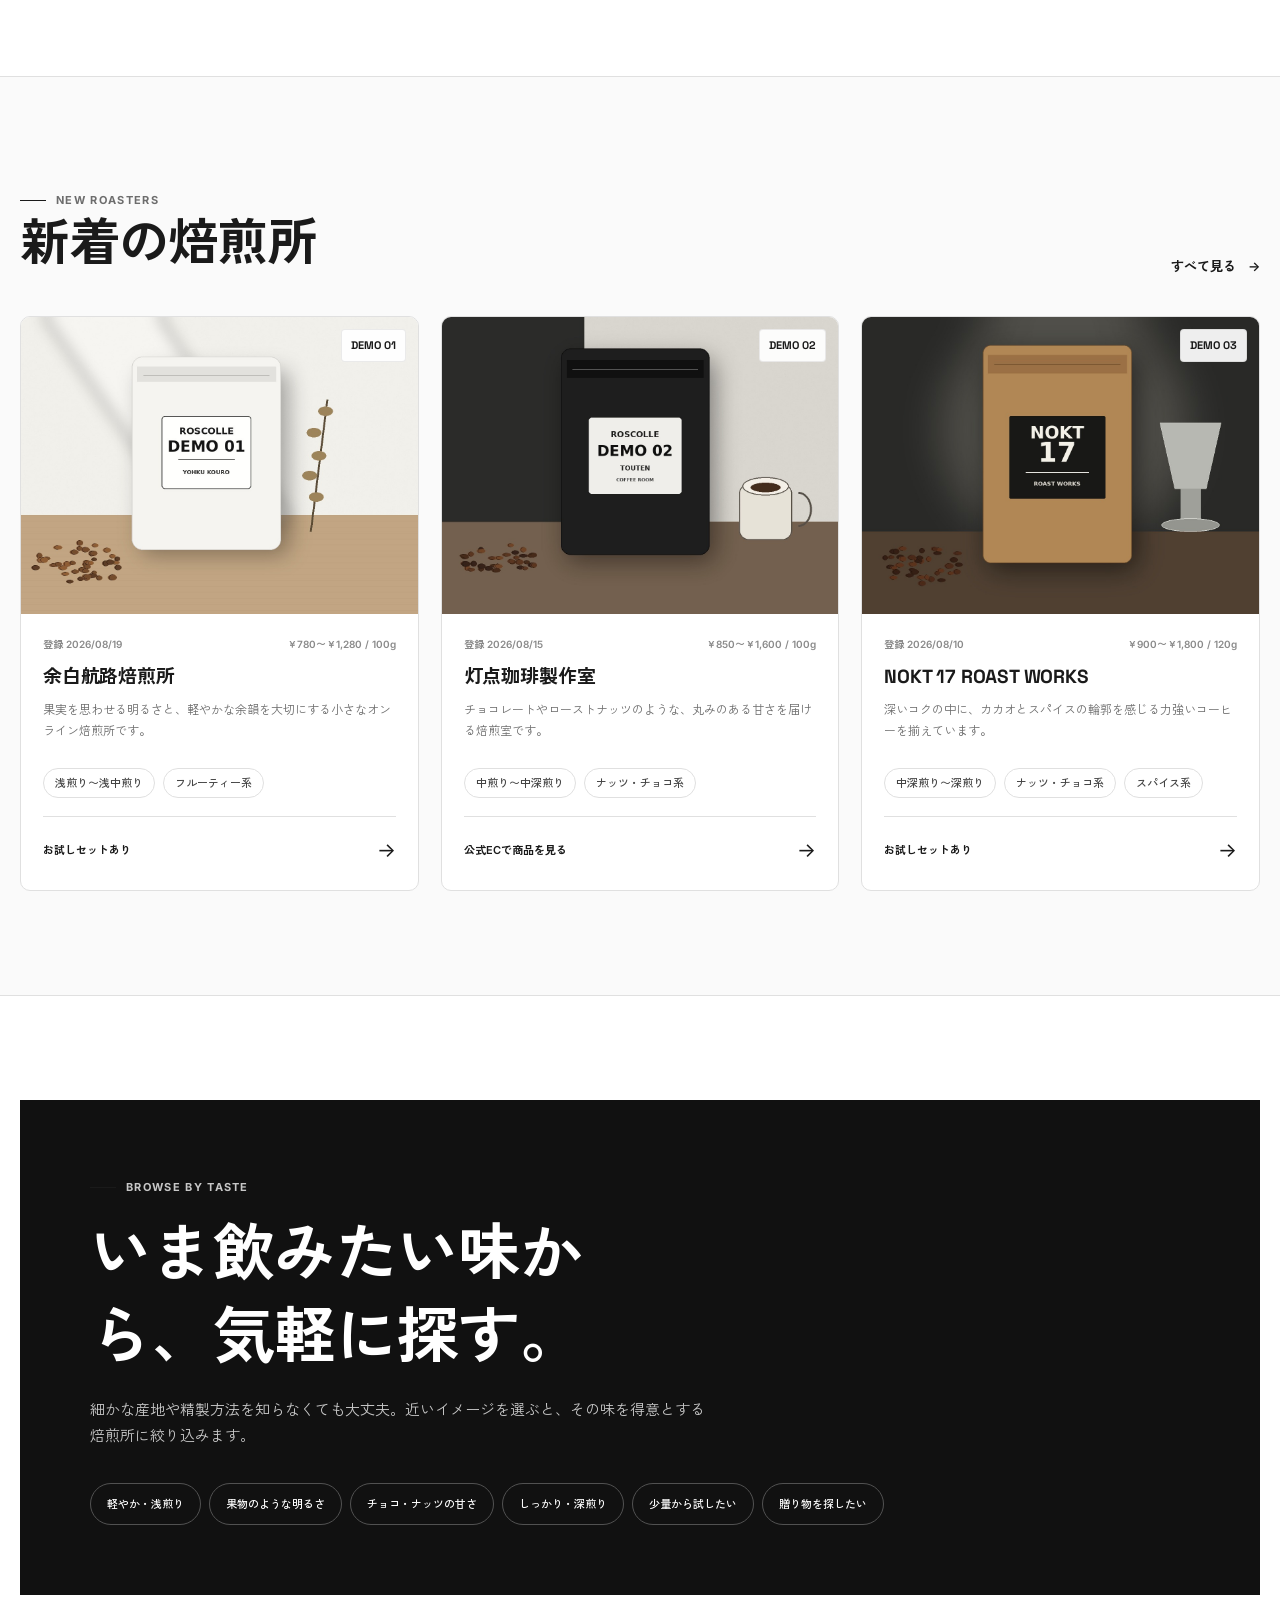
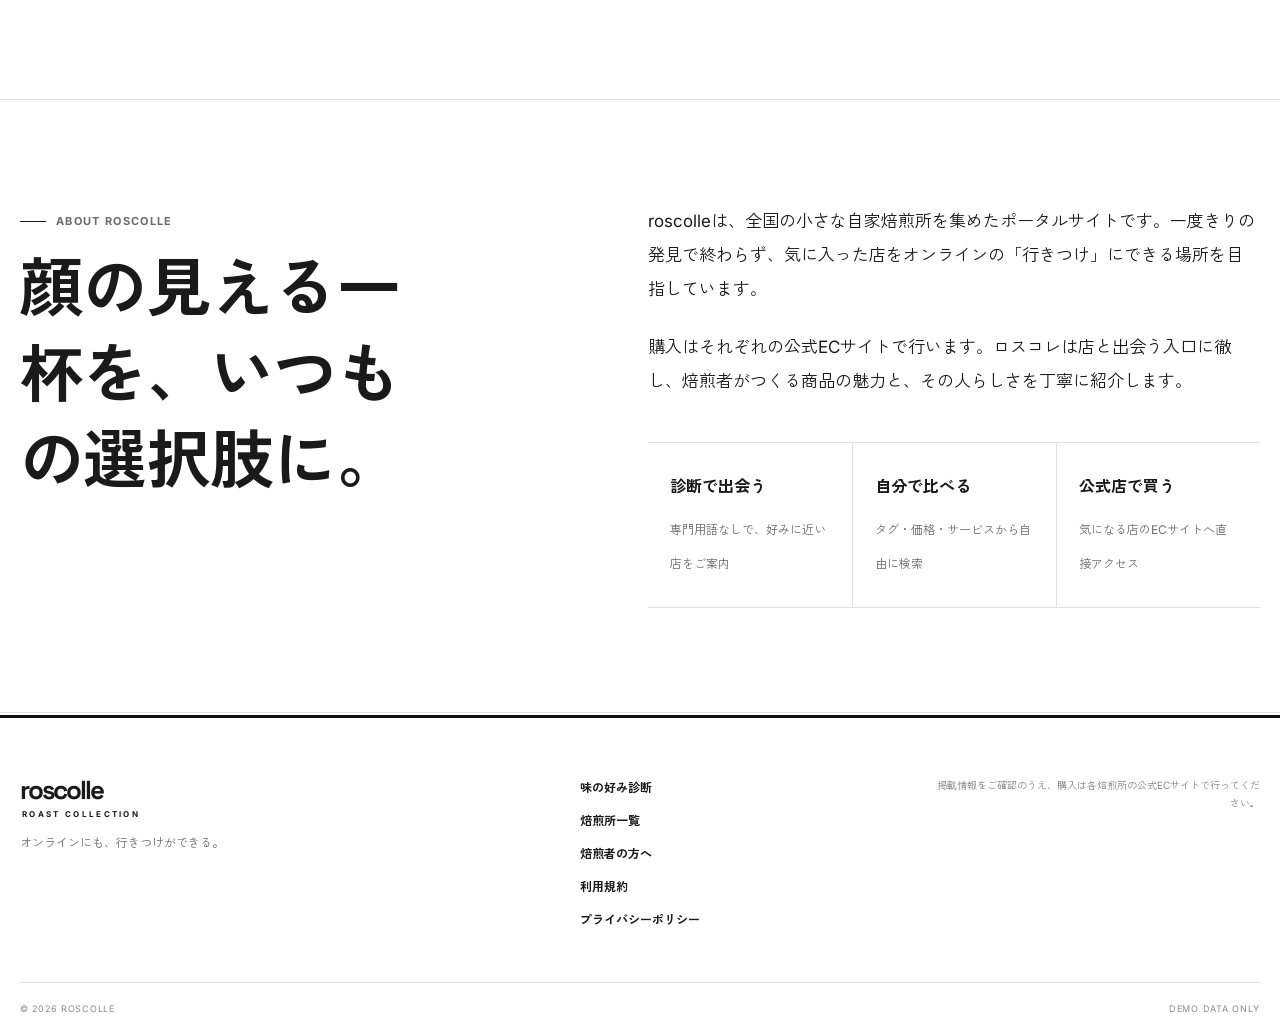
==== commit 087d93e2: "全ページの改行・フォントバランスを改善" ====
--- a/index.html
+++ b/index.html
@@ -8,7 +8,7 @@
   <title>roscolle｜オンラインにも、行きつけができる。</title>
   <link rel="preconnect" href="https://fonts.googleapis.com">
   <link rel="preconnect" href="https://fonts.gstatic.com" crossorigin>
-  <link href="https://fonts.googleapis.com/css2?family=Inter:wght@400;500;600;700&family=Space+Grotesk:wght@500;600;700&display=swap" rel="stylesheet">
+  <link href="https://fonts.googleapis.com/css2?family=Inter:wght@400;500;600;700&family=Space+Grotesk:wght@500;600;700&family=Zen+Kaku+Gothic+New:wght@400;500;700;900&display=swap" rel="stylesheet">
   <link rel="stylesheet" href="assets/css/site.css">
   <script type="module" src="assets/js/app.js"></script>
 </head>
--- a/assets/css/site.css
+++ b/assets/css/site.css
@@ -17,8 +17,8 @@
   --shadow-soft: 0 12px 34px rgba(0, 0, 0, 0.06);
   --container: 1240px;
   --header-height: 82px;
-  --font-head: "Space Grotesk", "Helvetica Neue", Arial, sans-serif;
-  --font-body: "Inter", "Noto Sans JP", "Hiragino Kaku Gothic ProN", "Yu Gothic", sans-serif;
+  --font-head: "Space Grotesk", "Zen Kaku Gothic New", "Hiragino Kaku Gothic ProN", "Yu Gothic", "Helvetica Neue", Arial, sans-serif;
+  --font-body: "Inter", "Zen Kaku Gothic New", "Hiragino Kaku Gothic ProN", "Yu Gothic", "Noto Sans JP", sans-serif;
 }
 
 * {
@@ -78,8 +78,15 @@
 h2,
 h3 {
   font-family: var(--font-head);
-  letter-spacing: -0.035em;
-  line-height: 1.18;
+  letter-spacing: -0.01em;
+  line-height: 1.35;
+  overflow-wrap: break-word;
+  text-wrap: balance;
+}
+
+p,
+li {
+  overflow-wrap: break-word;
 }
 
 button {
@@ -461,7 +468,8 @@
   max-width: 620px;
   margin: 0 0 28px;
   font-size: clamp(48px, 6vw, 86px);
-  letter-spacing: -0.065em;
+  letter-spacing: -0.02em;
+  line-height: 1.25;
 }
 
 .hero h1 span {
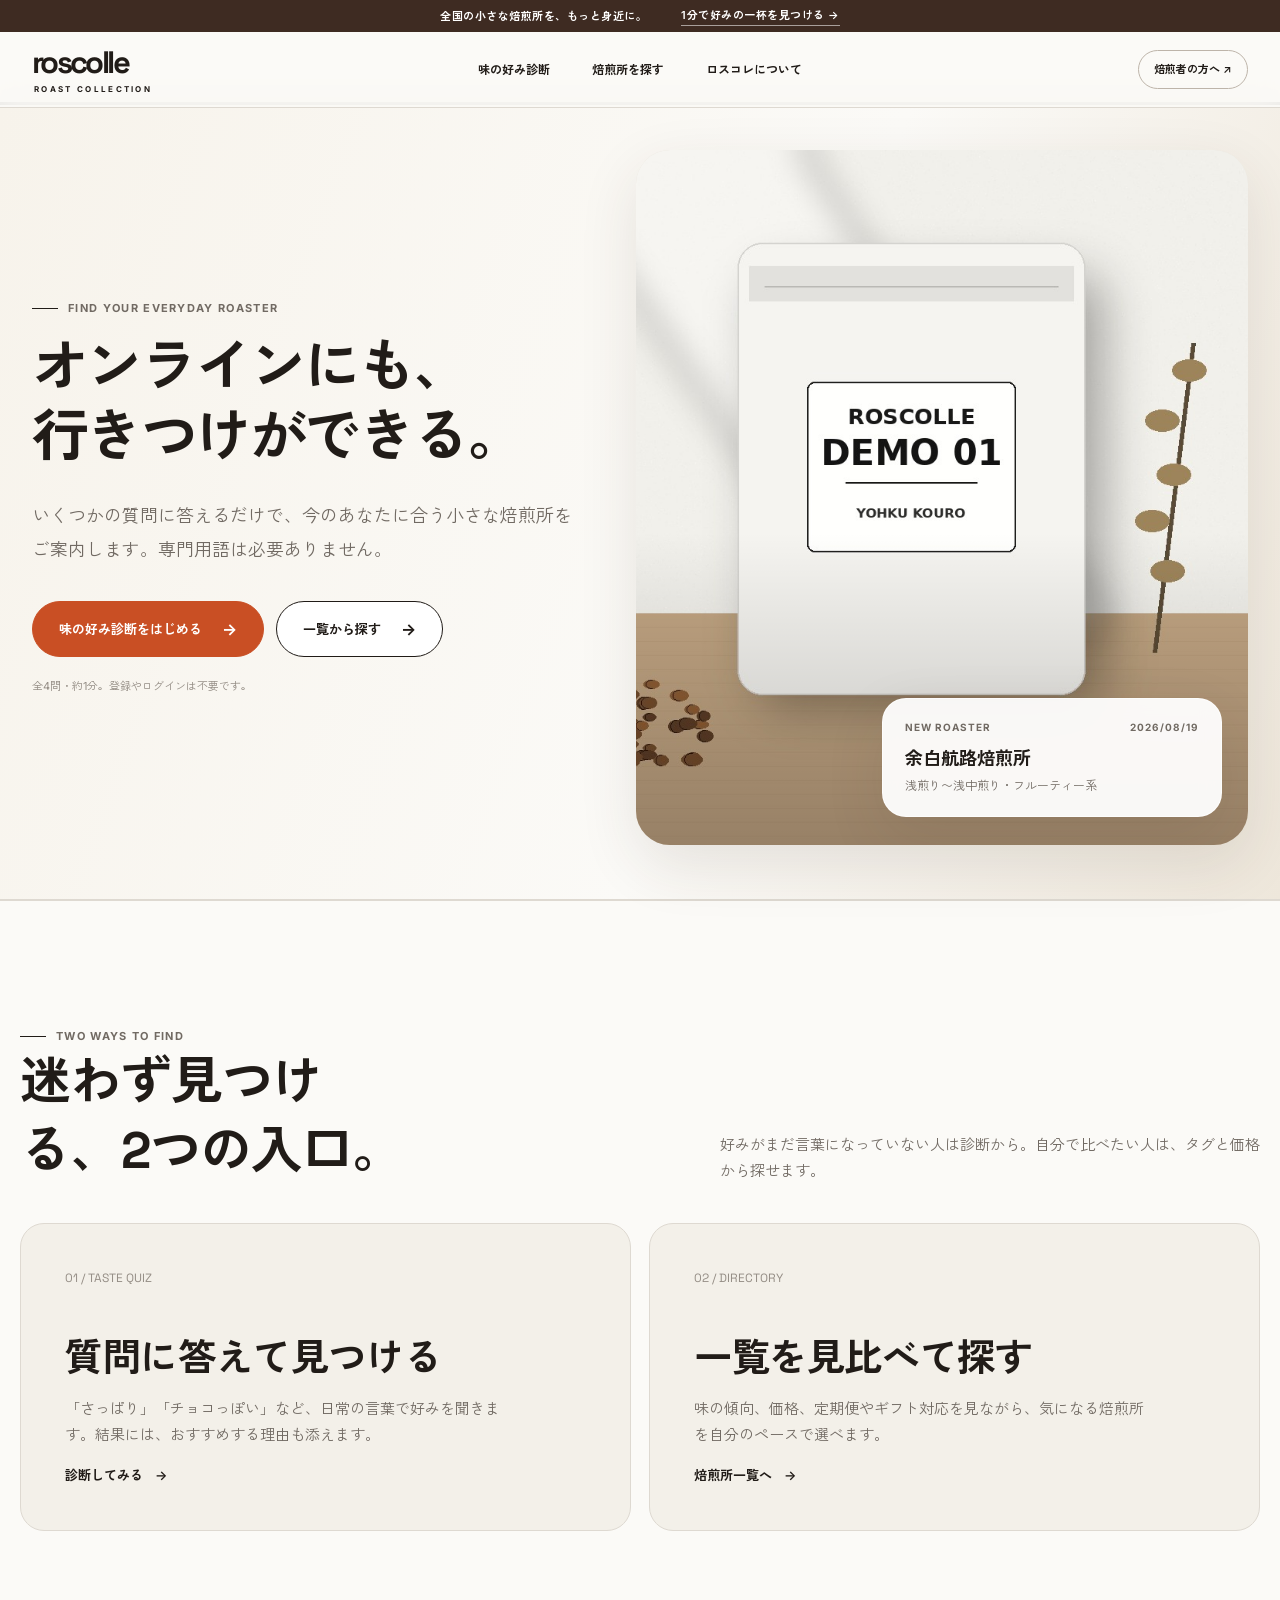
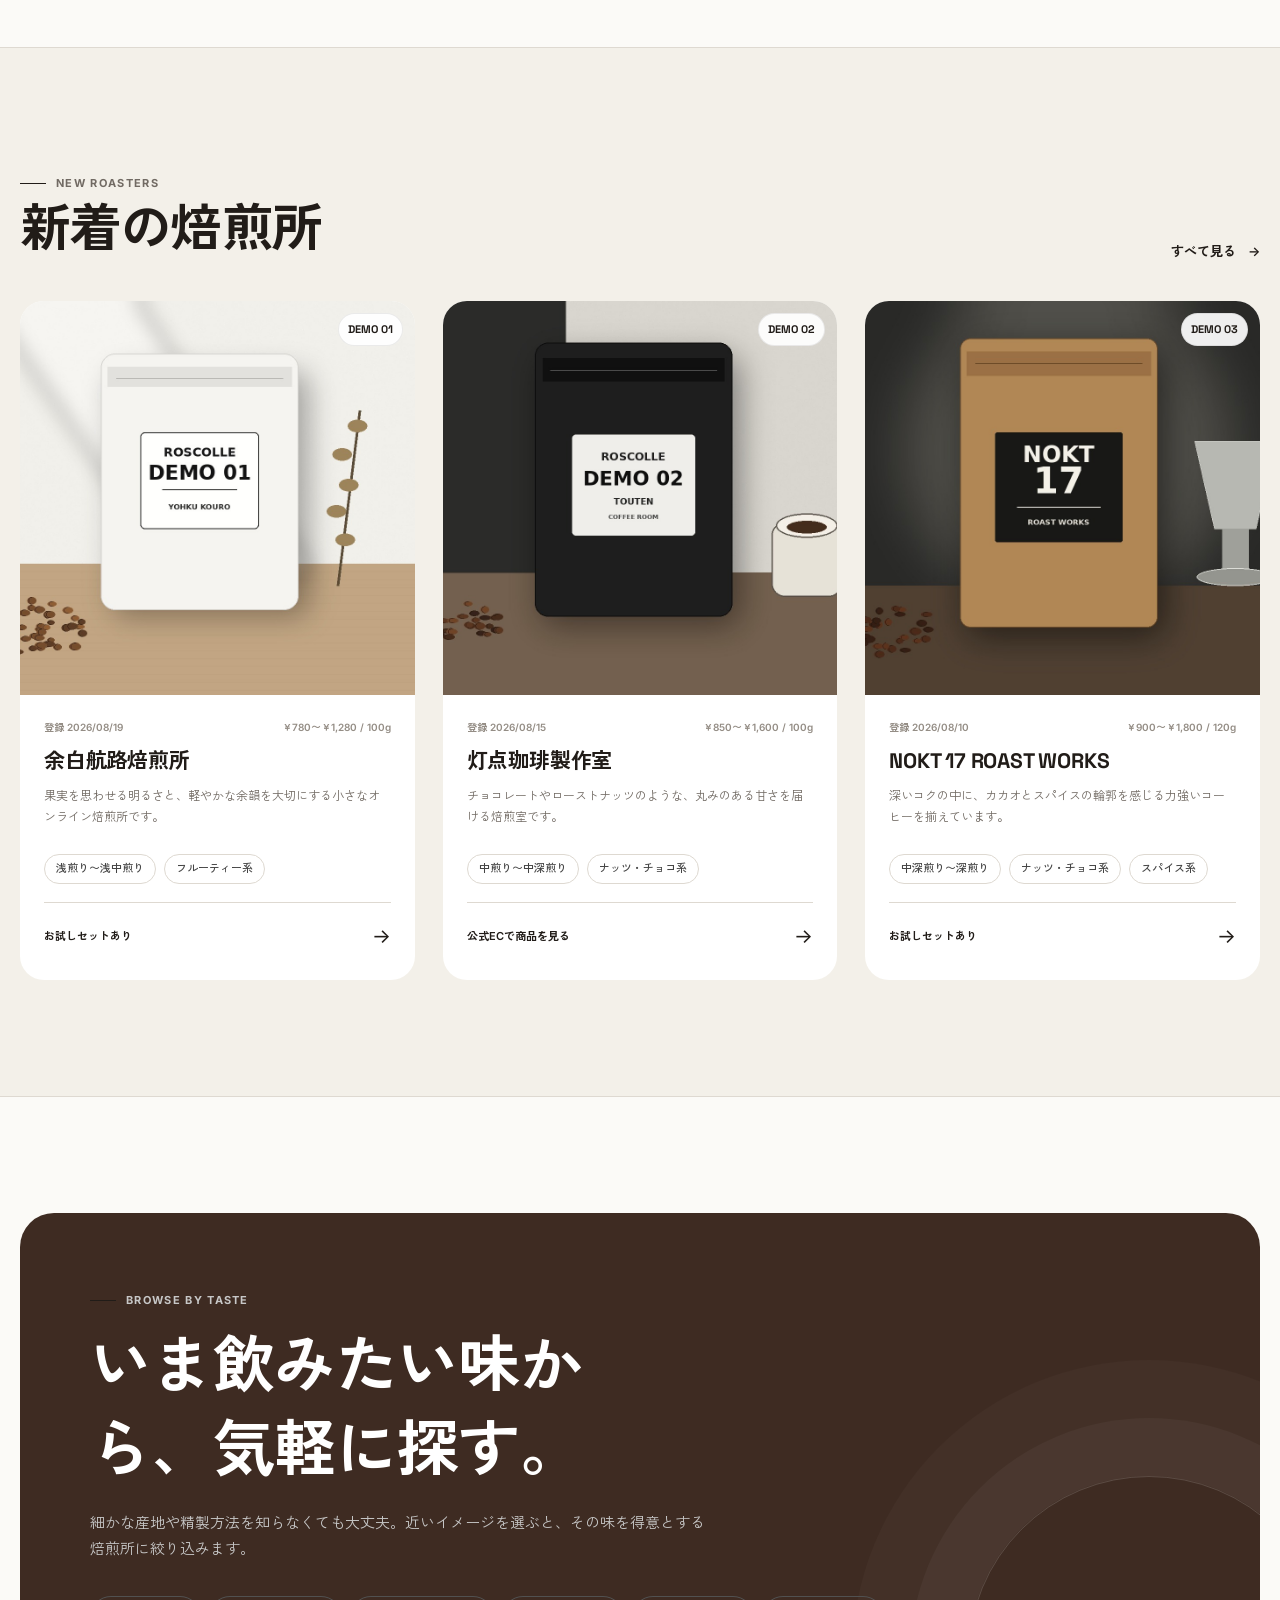
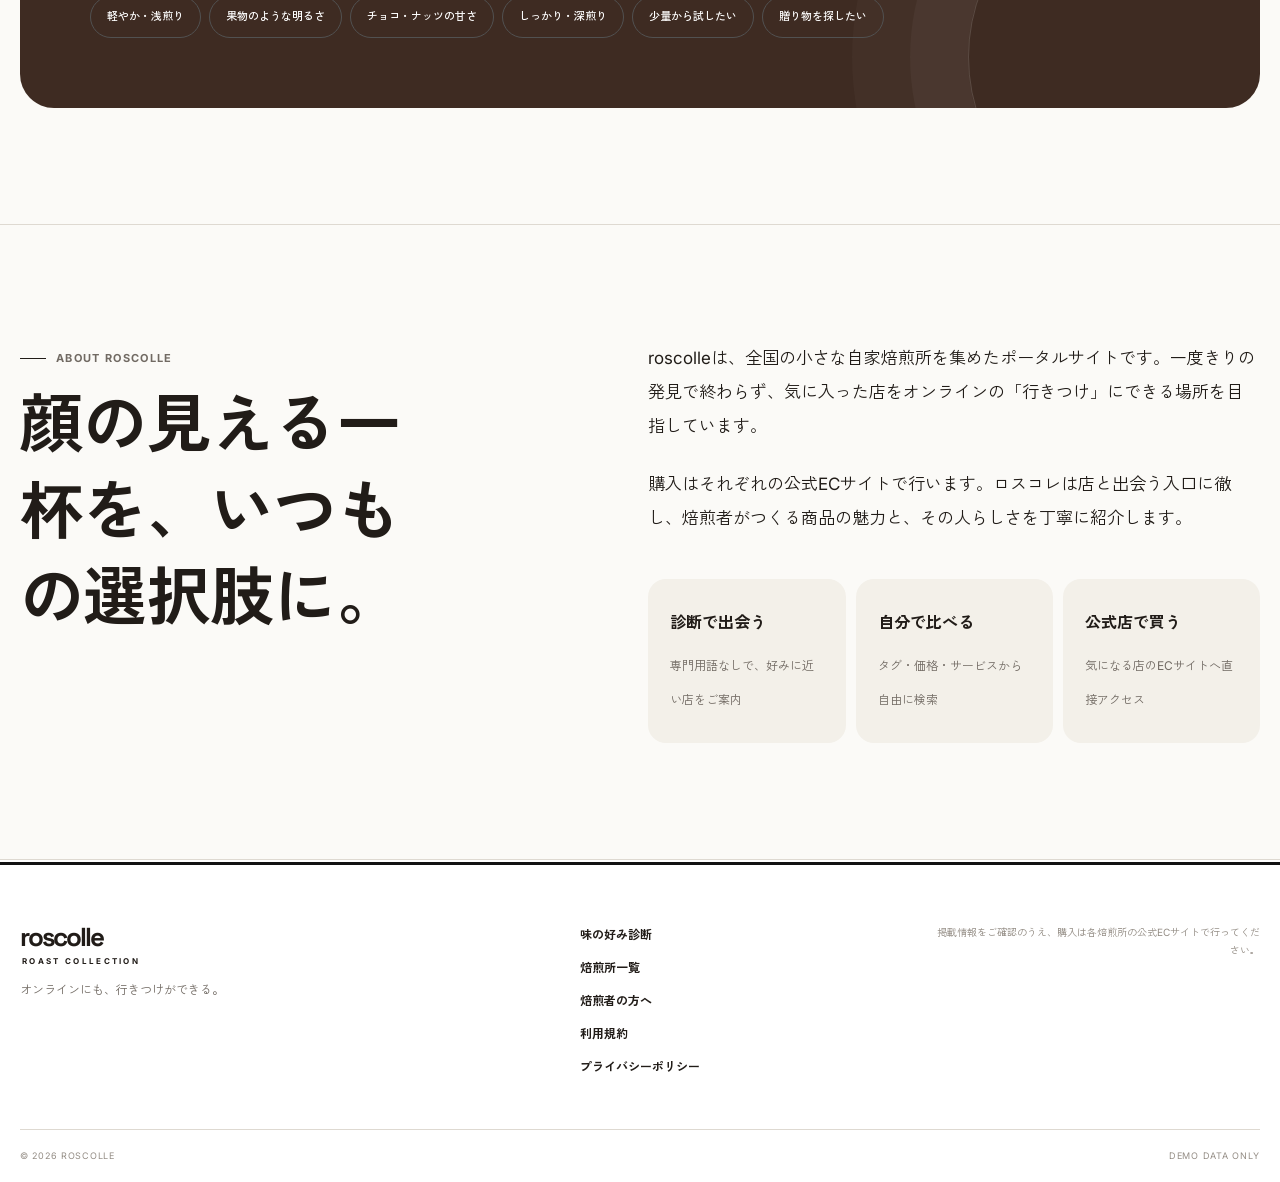
==== commit 0a0d99e3: "デザインをブラッシュアップ" ====
--- a/index.html
+++ b/index.html
@@ -14,6 +14,11 @@
 </head>
 <body>
   <a class="skip-link" href="#app">本文へ移動</a>
+
+  <div class="announcement-bar" aria-label="サイトのお知らせ">
+    <span>全国の小さな焙煎所を、もっと身近に。</span>
+    <a href="#/quiz">1分で好みの一杯を見つける <span aria-hidden="true">→</span></a>
+  </div>
 
   <header class="site-header" data-header>
     <div class="header-inner">
--- a/assets/css/site.css
+++ b/assets/css/site.css
@@ -1,22 +1,26 @@
 :root {
-  --bg: #ffffff;
-  --text: #1a1a1a;
-  --muted: #6d6d6d;
-  --muted-2: #8a8a8a;
-  --line: #e0e0e0;
-  --line-dark: #c6c6c6;
-  --surface: #fafafa;
-  --surface-2: #f3f3f1;
-  --black: #111111;
+  --bg: #fbfaf7;
+  --text: #211c18;
+  --muted: #716a63;
+  --muted-2: #948d85;
+  --line: #ded9d1;
+  --line-dark: #bdb4a9;
+  --surface: #f3f0e9;
+  --surface-2: #ebe6dc;
+  --black: #201b17;
   --white: #ffffff;
+  --accent: #c94f24;
+  --accent-dark: #bd3f19;
+  --coffee: #3e2b22;
+  --sand: #e8dfcf;
   --danger: #9d1c1c;
-  --radius-xs: 6px;
-  --radius-sm: 10px;
-  --radius-md: 16px;
-  --radius-lg: 24px;
-  --shadow-soft: 0 12px 34px rgba(0, 0, 0, 0.06);
-  --container: 1240px;
-  --header-height: 82px;
+  --radius-xs: 999px;
+  --radius-sm: 18px;
+  --radius-md: 24px;
+  --radius-lg: 34px;
+  --shadow-soft: 0 20px 60px rgba(62, 43, 34, 0.11);
+  --container: 1320px;
+  --header-height: 76px;
   --font-head: "Space Grotesk", "Zen Kaku Gothic New", "Hiragino Kaku Gothic ProN", "Yu Gothic", "Helvetica Neue", Arial, sans-serif;
   --font-body: "Inter", "Zen Kaku Gothic New", "Hiragino Kaku Gothic ProN", "Yu Gothic", "Noto Sans JP", sans-serif;
 }
@@ -46,6 +50,24 @@
   overflow: hidden;
 }
 
+.announcement-bar {
+  min-height: 32px;
+  display: flex;
+  align-items: center;
+  justify-content: center;
+  gap: 34px;
+  padding: 6px 20px;
+  color: var(--white);
+  background: var(--coffee);
+  font-size: 11px;
+  font-weight: 600;
+  letter-spacing: 0.045em;
+}
+
+.announcement-bar a {
+  border-bottom: 1px solid rgba(255, 255, 255, 0.55);
+}
+
 button,
 input,
 select {
@@ -131,13 +153,13 @@
   top: 0;
   z-index: 50;
   height: var(--header-height);
-  background: rgba(255, 255, 255, 0.95);
+  background: rgba(251, 250, 247, 0.93);
   border-bottom: 1px solid var(--line);
   backdrop-filter: blur(14px);
 }
 
 .header-inner {
-  width: min(calc(100% - 40px), var(--container));
+  width: min(calc(100% - 64px), var(--container));
   height: 100%;
   margin: 0 auto;
   display: grid;
@@ -156,7 +178,7 @@
 
 .brand-word {
   font-family: var(--font-head);
-  font-size: 29px;
+  font-size: 31px;
   font-weight: 700;
   letter-spacing: -0.085em;
 }
@@ -172,8 +194,8 @@
 .desktop-nav {
   display: flex;
   align-items: center;
-  gap: 34px;
-  font-size: 13px;
+  gap: 42px;
+  font-size: 12px;
   font-weight: 600;
 }
 
@@ -212,7 +234,10 @@
 }
 
 .header-recruit {
-  font-size: 12px;
+  padding: 9px 15px;
+  border: 1px solid var(--line-dark);
+  border-radius: 999px;
+  font-size: 11px;
   font-weight: 600;
 }
 
@@ -278,7 +303,7 @@
 }
 
 .section {
-  padding: 104px 0;
+  padding: 116px 0;
   border-top: 1px solid var(--line);
 }
 
@@ -300,7 +325,7 @@
 
 .section-heading h2 {
   margin: 0;
-  font-size: clamp(30px, 4vw, 50px);
+  font-size: clamp(34px, 4vw, 56px);
 }
 
 .section-heading p {
@@ -355,12 +380,12 @@
 }
 
 .btn {
-  min-height: 52px;
+  min-height: 56px;
   display: inline-flex;
   align-items: center;
   justify-content: center;
   gap: 20px;
-  padding: 13px 22px;
+  padding: 14px 26px;
   border: 1px solid var(--black);
   border-radius: var(--radius-xs);
   background: var(--white);
@@ -382,12 +407,14 @@
 }
 
 .btn--primary {
-  background: var(--black);
+  border-color: var(--accent);
+  background: var(--accent);
   color: var(--white);
 }
 
 .btn--primary:hover {
-  background: #2c2c2c;
+  border-color: var(--accent-dark);
+  background: var(--accent-dark);
 }
 
 .btn--wide {
@@ -450,15 +477,17 @@
 }
 
 .hero {
-  min-height: calc(100svh - var(--header-height));
+  min-height: min(820px, calc(100svh - var(--header-height) - 32px));
   display: grid;
-  grid-template-columns: 0.88fr 1.12fr;
+  grid-template-columns: minmax(440px, 0.96fr) minmax(500px, 1.04fr);
+  gap: clamp(24px, 3vw, 52px);
+  padding: 42px max(32px, calc((100vw - var(--container)) / 2 + 20px)) 54px;
+  background: linear-gradient(110deg, #f7f3eb 0%, #fbfaf7 58%, #eee7db 100%);
   border-bottom: 1px solid var(--line);
 }
 
 .hero-copy {
-  padding: clamp(64px, 8vw, 120px) max(36px, calc((100vw - var(--container)) / 2 + 20px));
-  padding-right: clamp(36px, 6vw, 86px);
+  padding: clamp(42px, 5vw, 72px) 0;
   display: flex;
   flex-direction: column;
   justify-content: center;
@@ -467,9 +496,9 @@
 .hero h1 {
   max-width: 620px;
   margin: 0 0 28px;
-  font-size: clamp(48px, 6vw, 86px);
-  letter-spacing: -0.02em;
-  line-height: 1.25;
+  font-size: clamp(48px, 4.45vw, 66px);
+  letter-spacing: -0.045em;
+  line-height: 1.22;
 }
 
 .hero h1 span {
@@ -479,7 +508,7 @@
 .hero-lead {
   max-width: 540px;
   margin-bottom: 34px;
-  color: #4f4f4f;
+  color: var(--muted);
   font-size: clamp(15px, 1.4vw, 18px);
   line-height: 1.9;
 }
@@ -492,15 +521,22 @@
 
 .hero-visual {
   position: relative;
-  min-height: 620px;
+  min-height: 640px;
   overflow: hidden;
   background: var(--surface-2);
+  border-radius: var(--radius-lg);
+  box-shadow: var(--shadow-soft);
 }
 
 .hero-main-image {
   width: 100%;
   height: 100%;
   object-fit: cover;
+  transition: transform 0.8s cubic-bezier(0.2, 0.7, 0.2, 1);
+}
+
+.hero:hover .hero-main-image {
+  transform: scale(1.018);
 }
 
 .hero-visual::after {
@@ -517,10 +553,10 @@
   bottom: 28px;
   z-index: 2;
   width: min(340px, calc(100% - 52px));
-  padding: 22px;
+  padding: 20px 22px;
   background: rgba(255, 255, 255, 0.94);
   border: 1px solid rgba(255, 255, 255, 0.7);
-  border-radius: var(--radius-sm);
+  border-radius: var(--radius-md);
   box-shadow: var(--shadow-soft);
   backdrop-filter: blur(10px);
 }
@@ -553,20 +589,31 @@
 .entry-grid {
   display: grid;
   grid-template-columns: repeat(2, minmax(0, 1fr));
-  border: 1px solid var(--line);
+  gap: 18px;
+  border: 0;
 }
 
 .entry-panel {
   min-height: 280px;
-  padding: 42px;
+  padding: 44px;
   display: flex;
   flex-direction: column;
   align-items: flex-start;
   justify-content: space-between;
+  background: var(--surface);
+  border: 1px solid var(--line);
+  border-radius: var(--radius-md);
+  transition: transform 0.25s ease, box-shadow 0.25s ease, background 0.25s ease;
 }
 
 .entry-panel + .entry-panel {
   border-left: 1px solid var(--line);
+}
+
+.entry-panel:hover {
+  transform: translateY(-4px);
+  background: #f7f3ec;
+  box-shadow: var(--shadow-soft);
 }
 
 .entry-number {
@@ -588,15 +635,15 @@
 .roaster-grid {
   display: grid;
   grid-template-columns: repeat(3, minmax(0, 1fr));
-  gap: 22px;
+  gap: 28px;
 }
 
 .roaster-card {
   position: relative;
   min-width: 0;
   background: var(--white);
-  border: 1px solid var(--line);
-  border-radius: var(--radius-sm);
+  border: 0;
+  border-radius: var(--radius-md);
   overflow: hidden;
   transition: transform 0.2s ease, box-shadow 0.2s ease;
 }
@@ -608,7 +655,7 @@
 
 .roaster-card-image {
   position: relative;
-  aspect-ratio: 4 / 3;
+  aspect-ratio: 1 / 1;
   overflow: hidden;
   background: var(--surface-2);
 }
@@ -637,8 +684,8 @@
   justify-content: center;
   padding: 6px 9px;
   color: var(--white);
-  background: var(--black);
-  border-radius: 4px;
+  background: var(--coffee);
+  border-radius: 999px;
   font-family: var(--font-head);
   font-size: 11px;
   font-weight: 700;
@@ -654,7 +701,7 @@
 }
 
 .roaster-card-body {
-  padding: 22px;
+  padding: 24px 24px 26px;
 }
 
 .roaster-card-meta {
@@ -669,7 +716,7 @@
 
 .roaster-card h3 {
   margin: 0 0 10px;
-  font-size: 19px;
+  font-size: 21px;
   line-height: 1.45;
 }
 
@@ -711,8 +758,24 @@
 
 .taste-panel {
   padding: clamp(32px, 6vw, 70px);
-  background: var(--black);
+  position: relative;
+  overflow: hidden;
+  background: var(--coffee);
   color: var(--white);
+  border-radius: var(--radius-lg);
+}
+
+.taste-panel::after {
+  position: absolute;
+  right: -70px;
+  bottom: -130px;
+  width: 360px;
+  height: 360px;
+  border: 1px solid rgba(255, 255, 255, 0.15);
+  border-radius: 50%;
+  box-shadow: 0 0 0 58px rgba(255, 255, 255, 0.035), 0 0 0 116px rgba(255, 255, 255, 0.025);
+  content: "";
+  pointer-events: none;
 }
 
 .taste-panel h2 {
@@ -728,6 +791,8 @@
 
 .taste-panel .chips {
   margin-top: 34px;
+  position: relative;
+  z-index: 1;
 }
 
 .taste-panel .chip {
@@ -767,16 +832,18 @@
   margin-top: 44px;
   display: grid;
   grid-template-columns: repeat(3, 1fr);
-  border-top: 1px solid var(--line);
-  border-bottom: 1px solid var(--line);
+  gap: 10px;
+  border: 0;
 }
 
 .about-point {
   padding: 28px 22px;
+  background: var(--surface);
+  border-radius: var(--radius-sm);
 }
 
 .about-point + .about-point {
-  border-left: 1px solid var(--line);
+  border-left: 0;
 }
 
 .about-point strong {
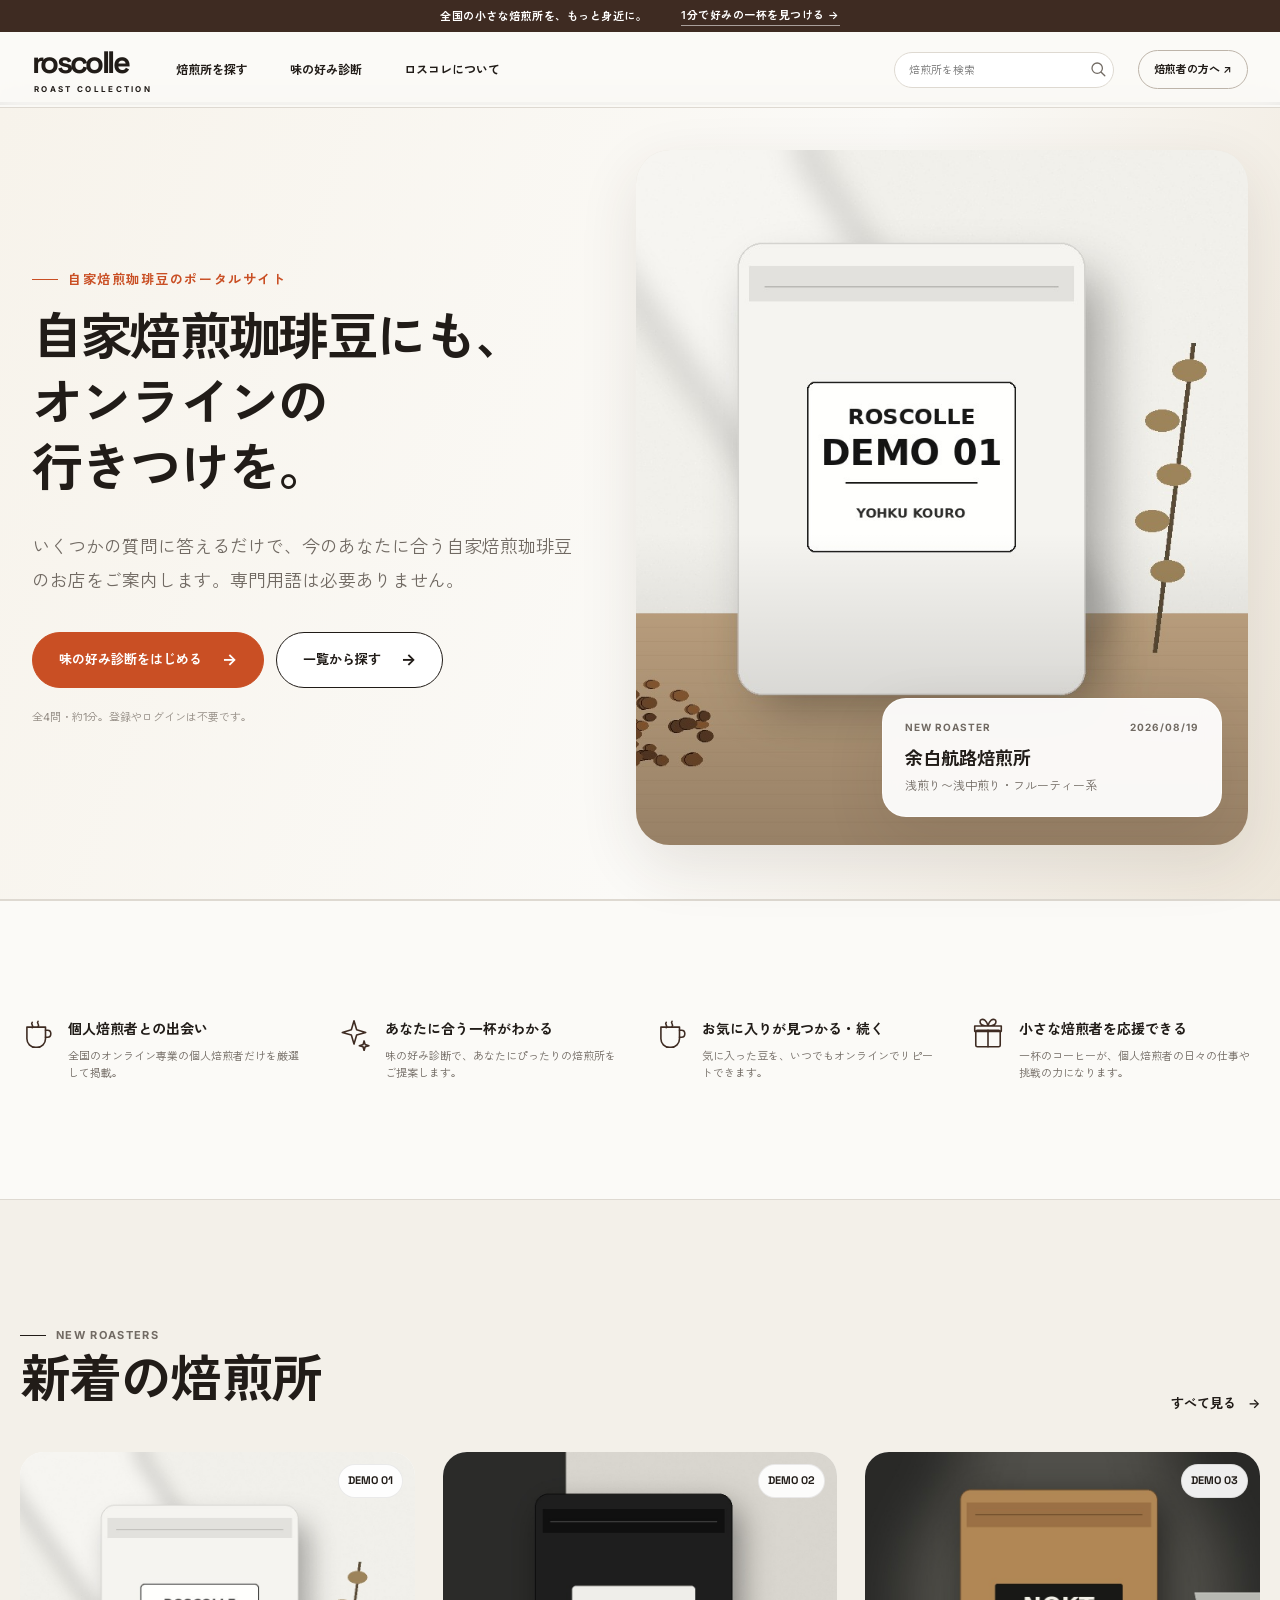
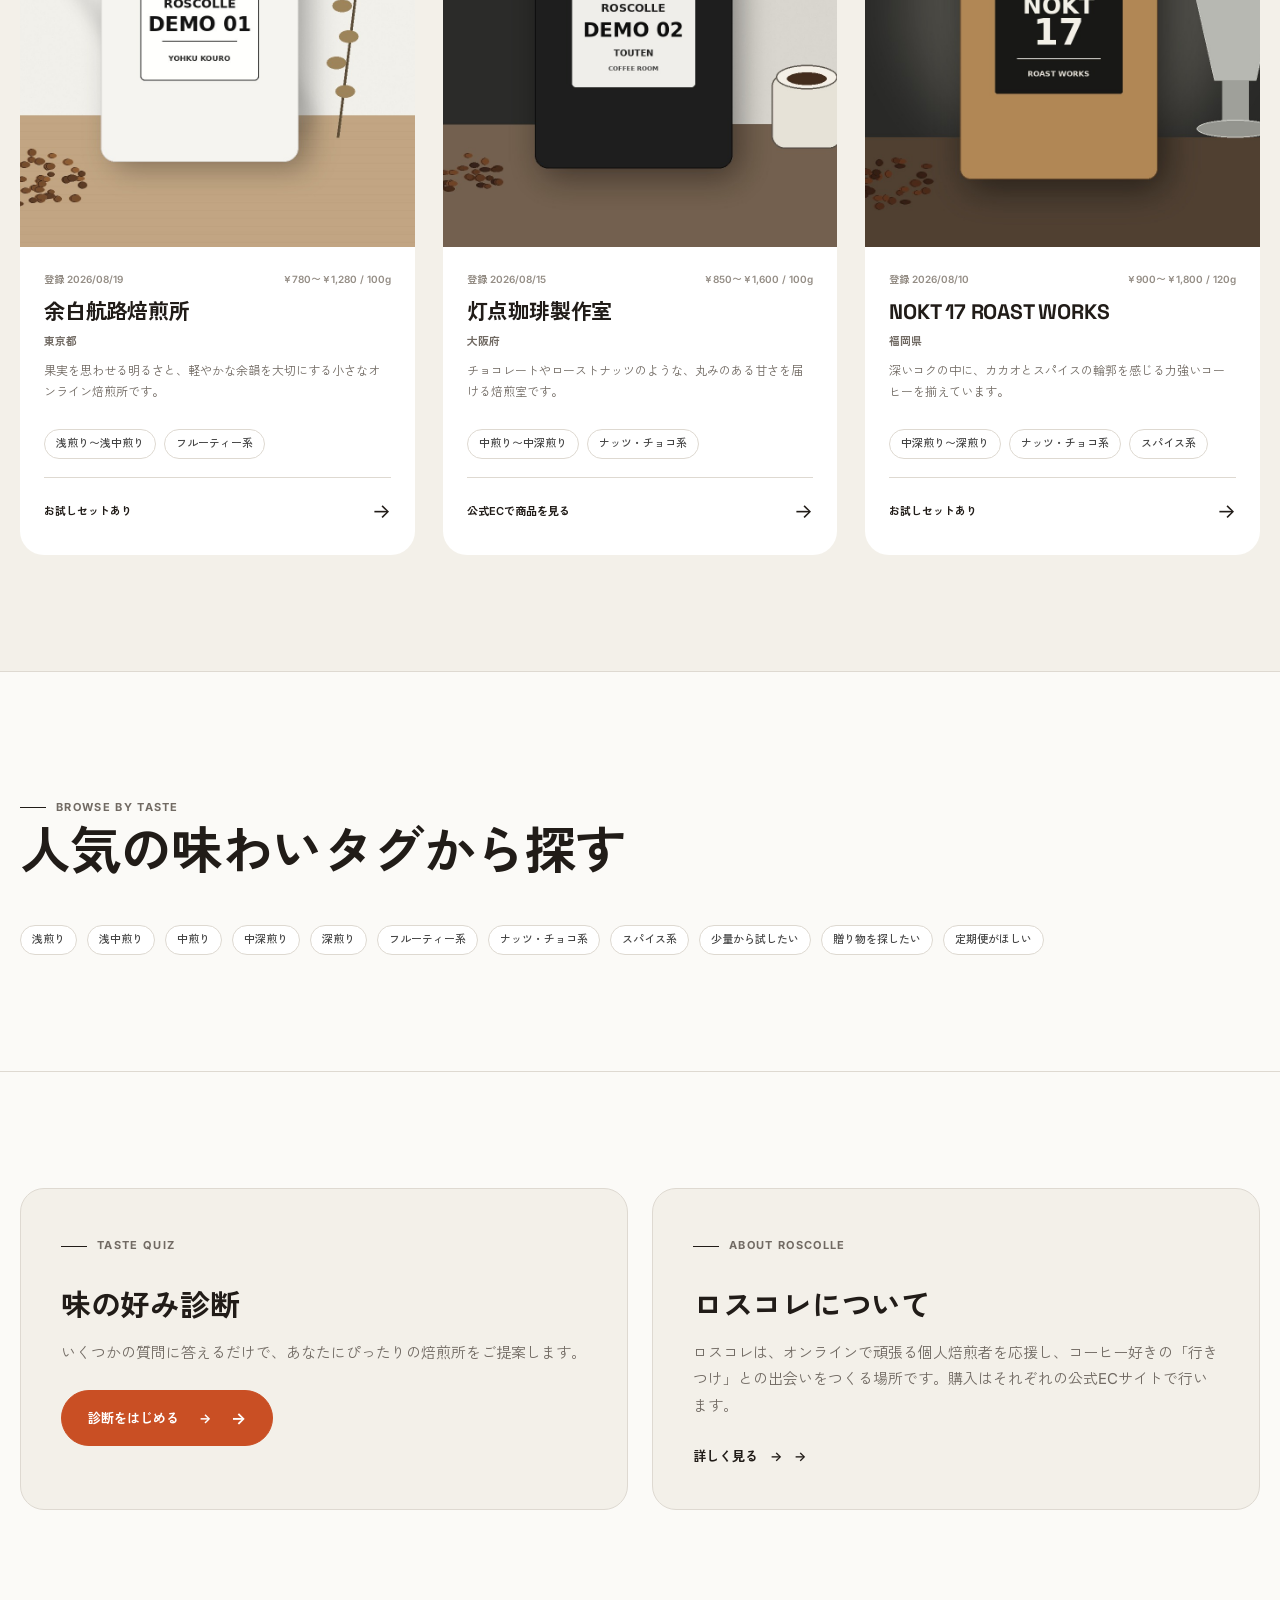
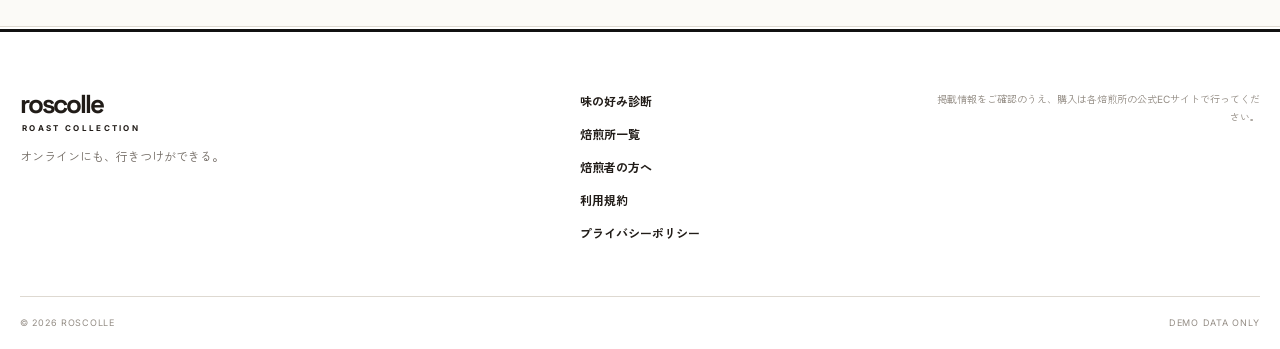
==== commit 63813019: "トップページを新デザインに合わせて刷新" ====
--- a/index.html
+++ b/index.html
@@ -28,10 +28,16 @@
       </a>
 
       <nav class="desktop-nav" aria-label="メインナビゲーション">
+        <a href="#/list" data-nav="list">焙煎所を探す</a>
         <a href="#/quiz" data-nav="quiz">味の好み診断</a>
-        <a href="#/list" data-nav="list">焙煎所を探す</a>
         <a href="#/home?section=about" data-scroll-about>ロスコレについて</a>
       </nav>
+
+      <form class="header-search" role="search" aria-label="焙煎所を検索" data-header-search>
+        <label class="sr-only" for="header-search-input">焙煎所を検索</label>
+        <input type="search" id="header-search-input" placeholder="焙煎所を検索">
+        <button type="submit" aria-label="検索する"><svg viewBox="0 0 20 20" aria-hidden="true"><circle cx="9" cy="9" r="6.5" fill="none" stroke="currentColor" stroke-width="1.6"/><line x1="14" y1="14" x2="18.5" y2="18.5" stroke="currentColor" stroke-width="1.6" stroke-linecap="round"/></svg></button>
+      </form>
 
       <div class="header-actions">
         <a class="header-recruit" href="recruit.html">焙煎者の方へ</a>
@@ -44,8 +50,8 @@
     </div>
 
     <nav class="mobile-menu" id="mobile-menu" aria-label="モバイルナビゲーション" hidden data-mobile-menu>
+      <a href="#/list">焙煎所を探す</a>
       <a href="#/quiz">味の好み診断</a>
-      <a href="#/list">焙煎所を探す</a>
       <a href="#/home?section=about" data-scroll-about>ロスコレについて</a>
       <a href="recruit.html">焙煎者の方へ</a>
     </nav>
--- a/assets/css/site.css
+++ b/assets/css/site.css
@@ -163,9 +163,44 @@
   height: 100%;
   margin: 0 auto;
   display: grid;
-  grid-template-columns: 1fr auto 1fr;
-  align-items: center;
-  gap: 32px;
+  grid-template-columns: auto auto 1fr auto;
+  align-items: center;
+  gap: 24px;
+}
+
+.header-search {
+  position: relative;
+  justify-self: end;
+  width: 100%;
+  max-width: 220px;
+}
+
+.header-search input {
+  width: 100%;
+  height: 36px;
+  padding: 0 38px 0 14px;
+  border: 1px solid var(--line);
+  border-radius: 999px;
+  background: var(--white);
+  font-size: 11px;
+}
+
+.header-search button {
+  position: absolute;
+  top: 50%;
+  right: 6px;
+  width: 24px;
+  height: 24px;
+  border: 0;
+  background: transparent;
+  color: var(--muted);
+  transform: translateY(-50%);
+  cursor: pointer;
+}
+
+.header-search svg {
+  width: 16px;
+  height: 16px;
 }
 
 .brand {
@@ -493,12 +528,21 @@
   justify-content: center;
 }
 
+.hero .eyebrow {
+  color: var(--accent);
+  font-size: 13px;
+}
+
+.hero .eyebrow::before {
+  background: var(--accent);
+}
+
 .hero h1 {
   max-width: 620px;
   margin: 0 0 28px;
-  font-size: clamp(48px, 4.45vw, 66px);
-  letter-spacing: -0.045em;
-  line-height: 1.22;
+  font-size: clamp(44px, 4vw, 62px);
+  letter-spacing: -0.035em;
+  line-height: 1.28;
 }
 
 .hero h1 span {
@@ -632,6 +676,81 @@
   color: var(--muted);
 }
 
+.benefit-row {
+  display: grid;
+  grid-template-columns: repeat(4, minmax(0, 1fr));
+  gap: 28px;
+}
+
+.benefit-item {
+  display: flex;
+  gap: 14px;
+  align-items: flex-start;
+}
+
+.benefit-icon {
+  flex: 0 0 auto;
+  width: 34px;
+  height: 34px;
+  display: inline-flex;
+  align-items: center;
+  justify-content: center;
+  color: var(--coffee);
+}
+
+.benefit-icon svg {
+  width: 100%;
+  height: 100%;
+  fill: none;
+  stroke: currentColor;
+  stroke-width: 3;
+  stroke-linecap: round;
+  stroke-linejoin: round;
+}
+
+.benefit-item strong {
+  display: block;
+  margin-bottom: 6px;
+  font-family: var(--font-head);
+  font-size: 14px;
+}
+
+.benefit-item p {
+  margin: 0;
+  color: var(--muted);
+  font-size: 11px;
+  line-height: 1.6;
+}
+
+.tag-cloud {
+  display: flex;
+  flex-wrap: wrap;
+  gap: 10px;
+}
+
+.bottom-grid {
+  display: grid;
+  grid-template-columns: repeat(2, minmax(0, 1fr));
+  gap: 24px;
+}
+
+.bottom-card {
+  padding: 40px;
+  background: var(--surface);
+  border: 1px solid var(--line);
+  border-radius: var(--radius-md);
+}
+
+.bottom-card h2 {
+  margin: 6px 0 14px;
+  font-size: clamp(22px, 2.6vw, 30px);
+}
+
+.bottom-card > p {
+  margin-bottom: 24px;
+  color: var(--muted);
+}
+
 .roaster-grid {
   display: grid;
   grid-template-columns: repeat(3, minmax(0, 1fr));
@@ -715,9 +834,16 @@
 }
 
 .roaster-card h3 {
-  margin: 0 0 10px;
+  margin: 0 0 4px;
   font-size: 21px;
   line-height: 1.45;
+}
+
+.roaster-card-prefecture {
+  margin: 0 0 10px;
+  color: var(--muted);
+  font-size: 11px;
+  font-weight: 600;
 }
 
 .roaster-card-description {
@@ -895,6 +1021,34 @@
   min-height: calc(100svh - var(--header-height));
   margin: 0 auto;
   padding: 58px 0 90px;
+  animation: quizFadeIn 0.5s ease both;
+}
+
+.quiz-shell.is-leaving {
+  opacity: 0;
+  transform: translateY(-14px);
+  transition: opacity 0.4s ease, transform 0.4s ease;
+}
+
+@keyframes quizFadeIn {
+  from {
+    opacity: 0;
+    transform: translateY(16px);
+  }
+  to {
+    opacity: 1;
+    transform: translateY(0);
+  }
+}
+
+@media (prefers-reduced-motion: reduce) {
+  .quiz-shell {
+    animation: none;
+  }
+
+  .quiz-shell.is-leaving {
+    transition: none;
+  }
 }
 
 .quiz-topbar {
@@ -1656,6 +1810,7 @@
   }
 
   .desktop-nav,
+  .header-search,
   .header-recruit {
     display: none;
   }
@@ -1787,9 +1942,19 @@
   }
 
   .about-grid,
-  .story-grid {
+  .story-grid,
+  .bottom-grid {
     grid-template-columns: 1fr;
     gap: 34px;
+  }
+
+  .benefit-row {
+    grid-template-columns: repeat(2, minmax(0, 1fr));
+    gap: 24px;
+  }
+
+  .bottom-card {
+    padding: 28px;
   }
 
   .about-points {
